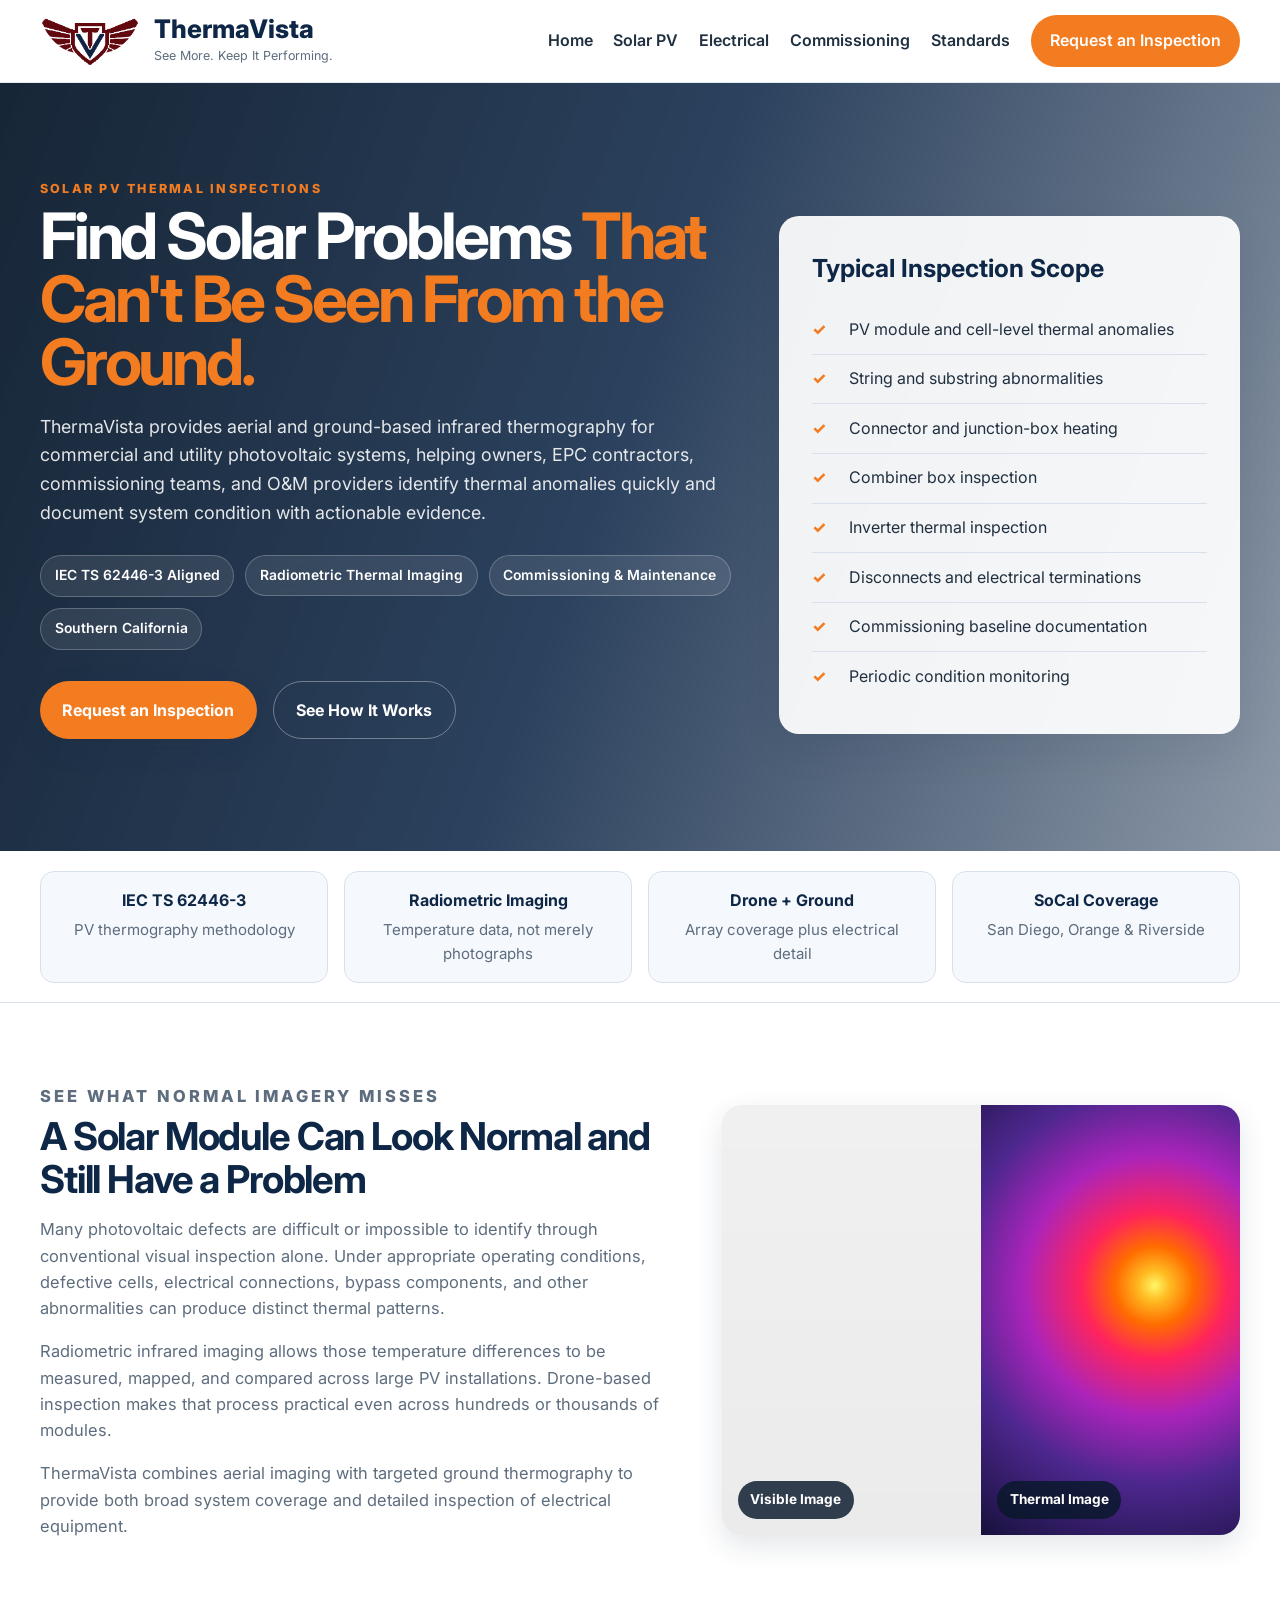
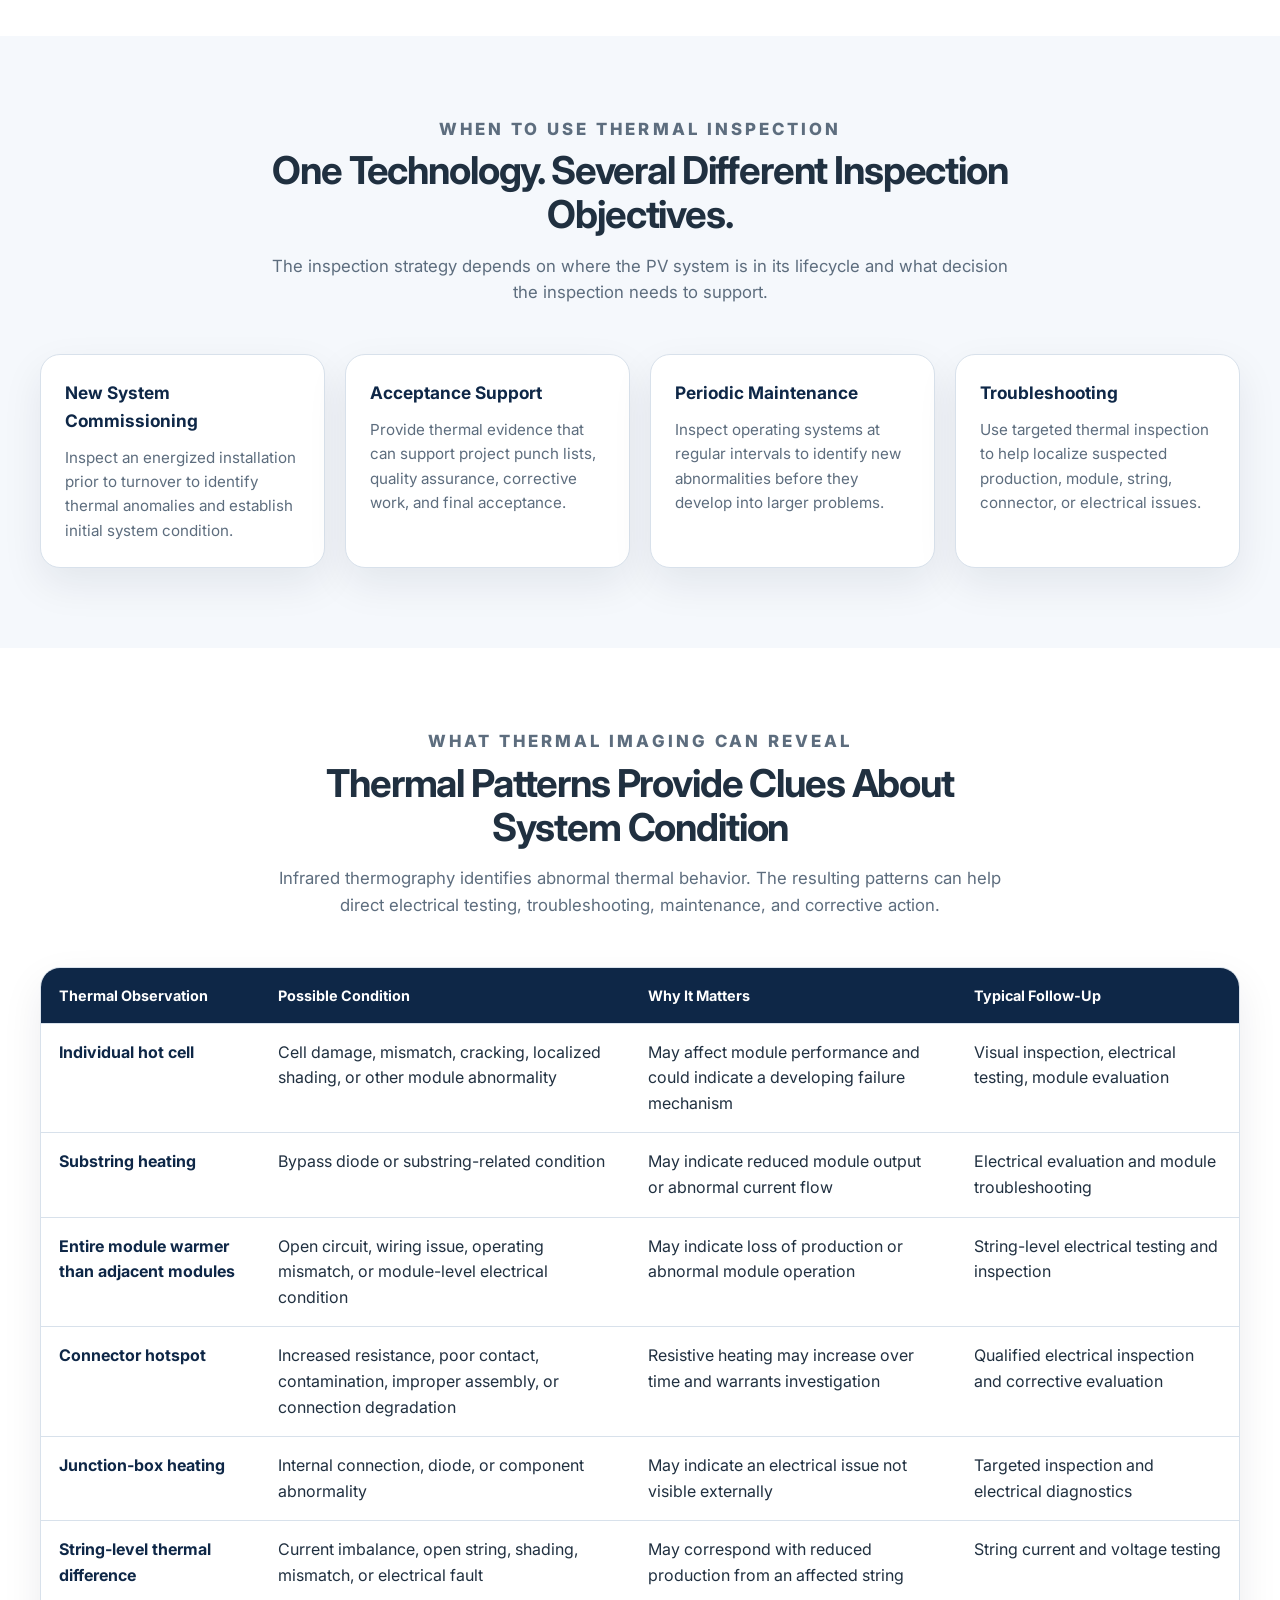
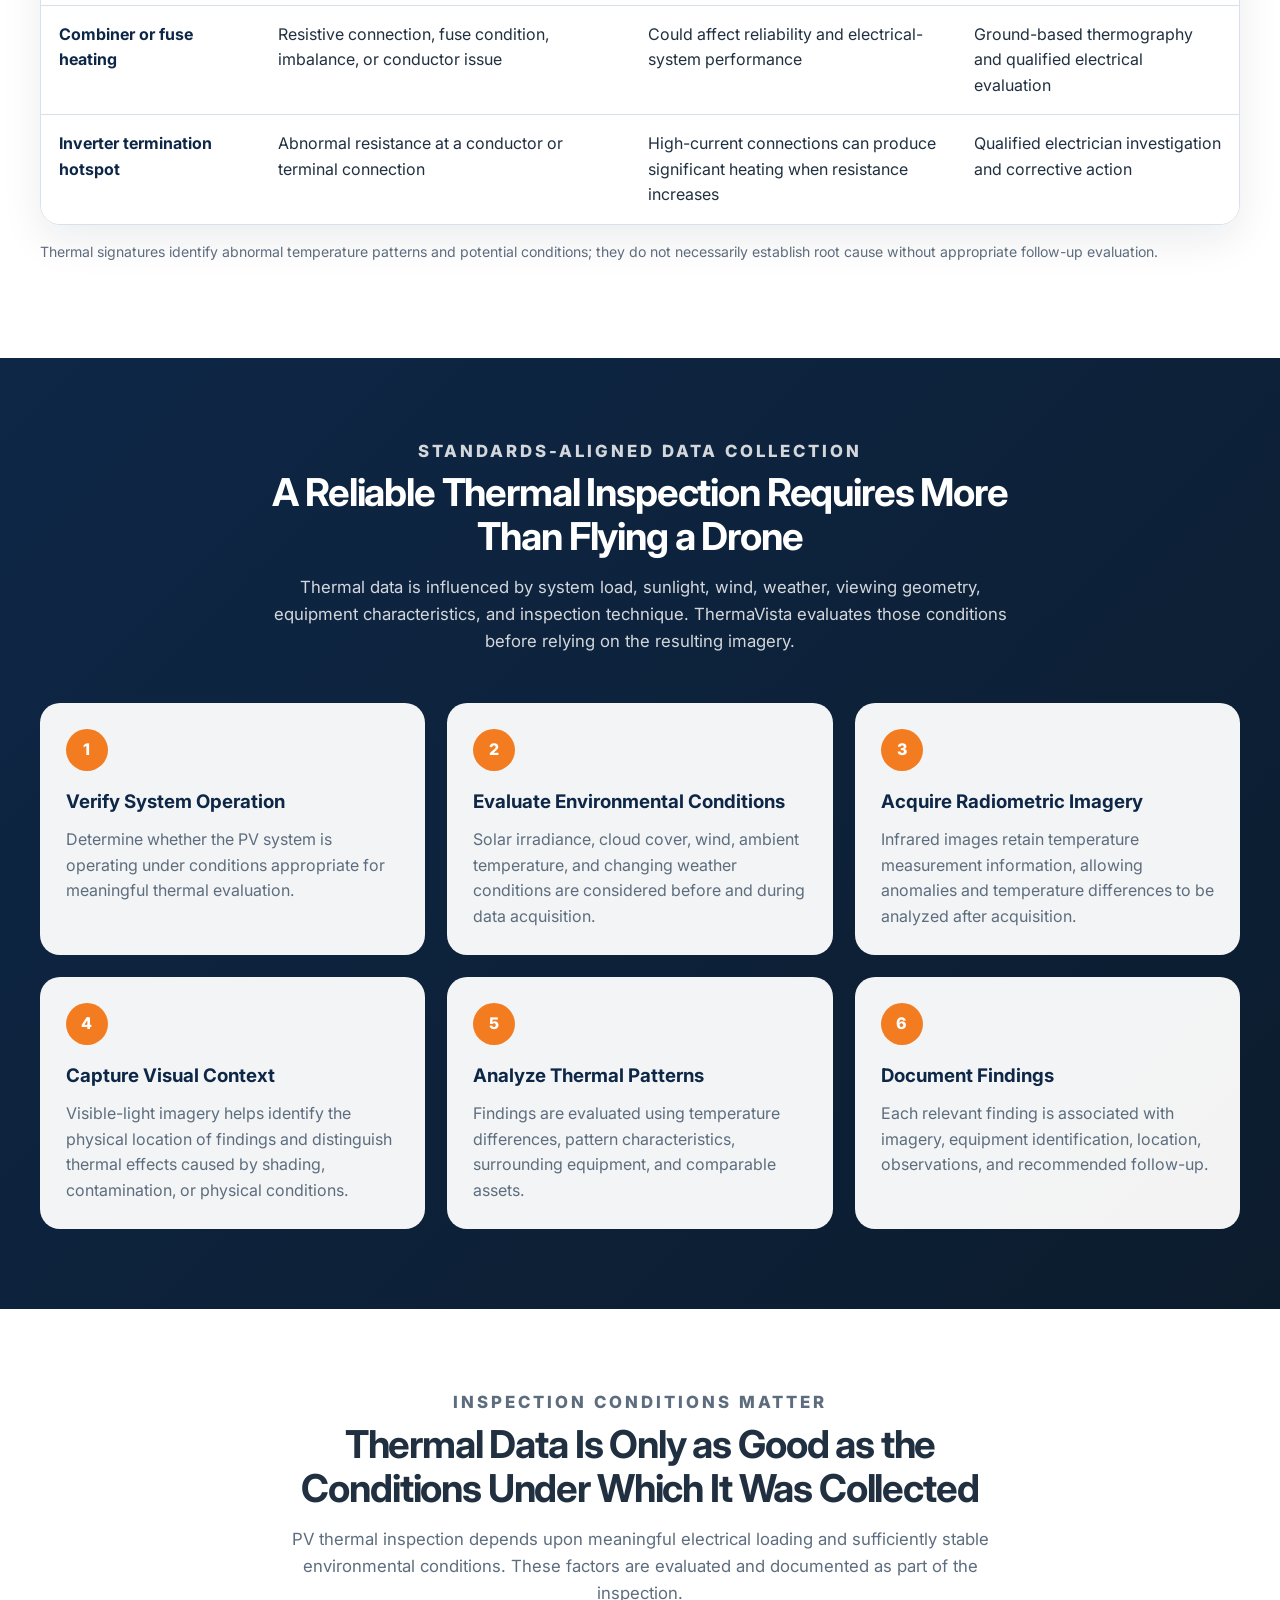
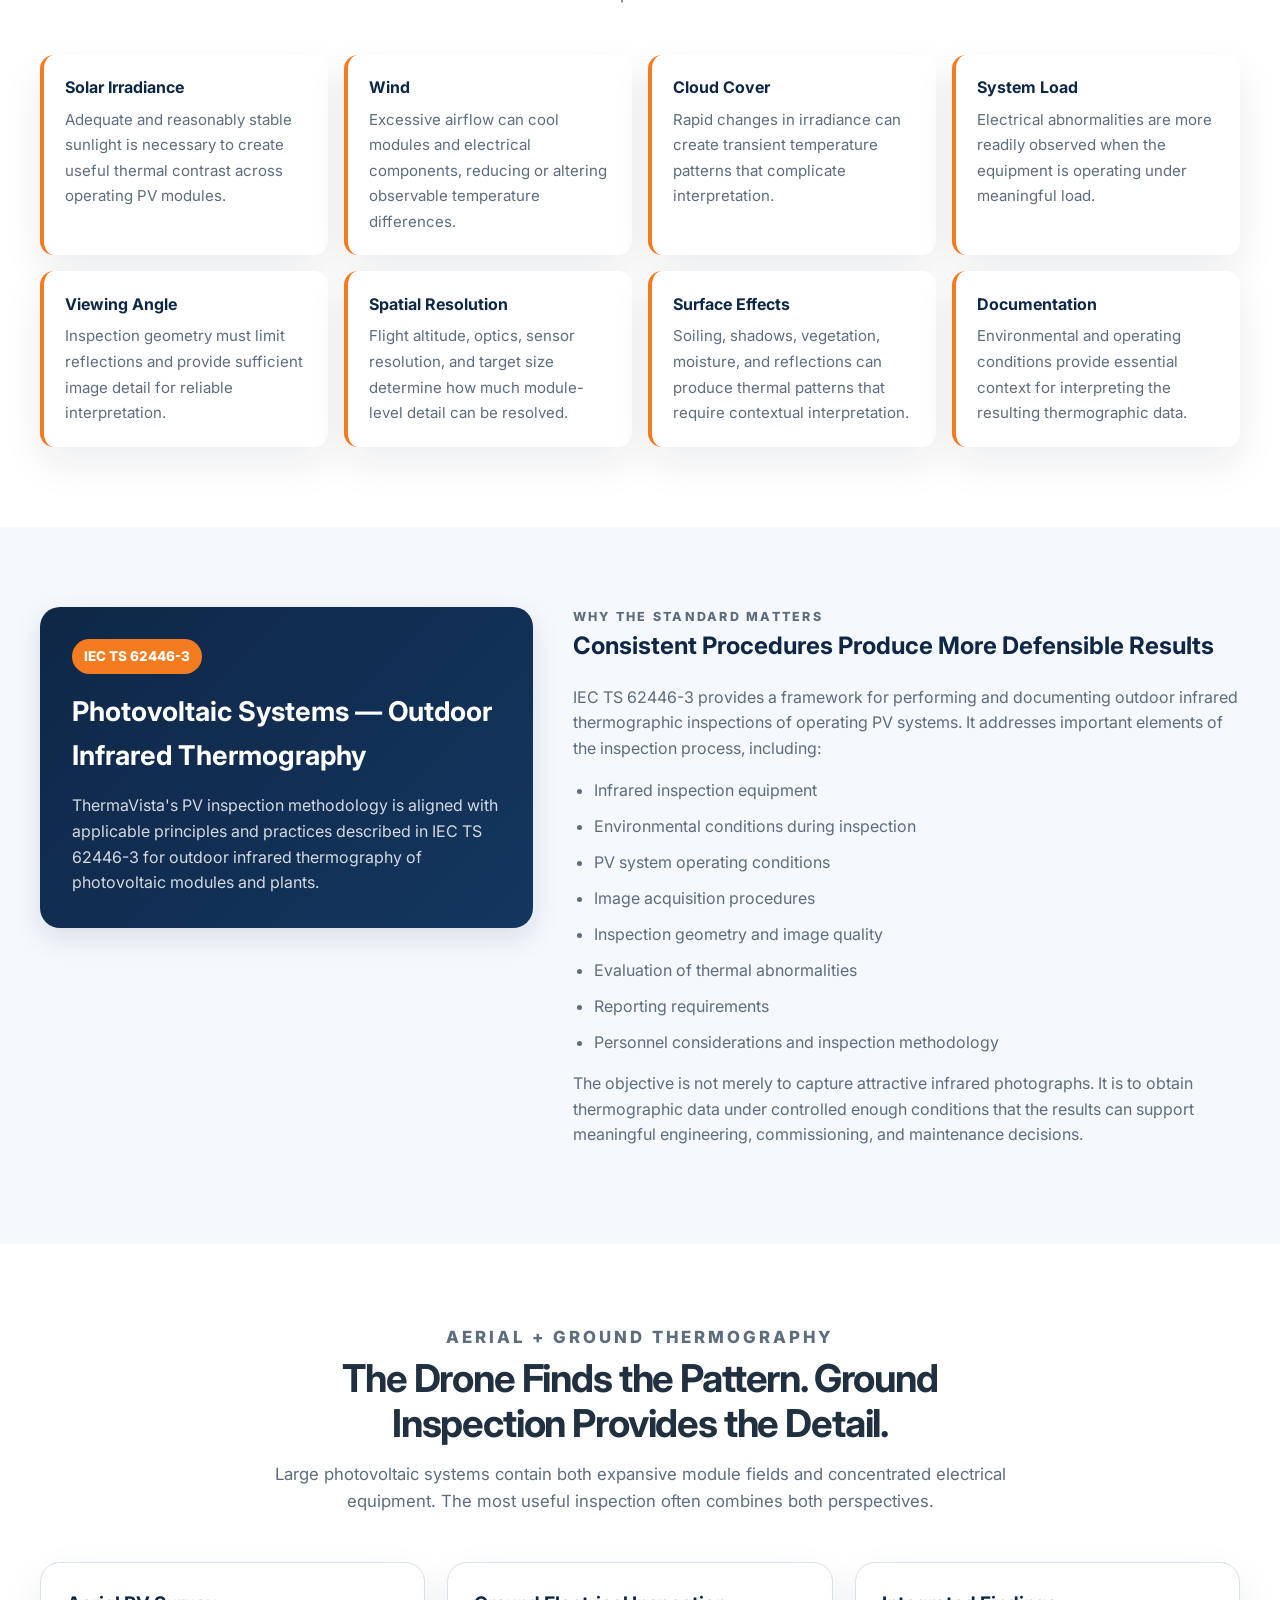
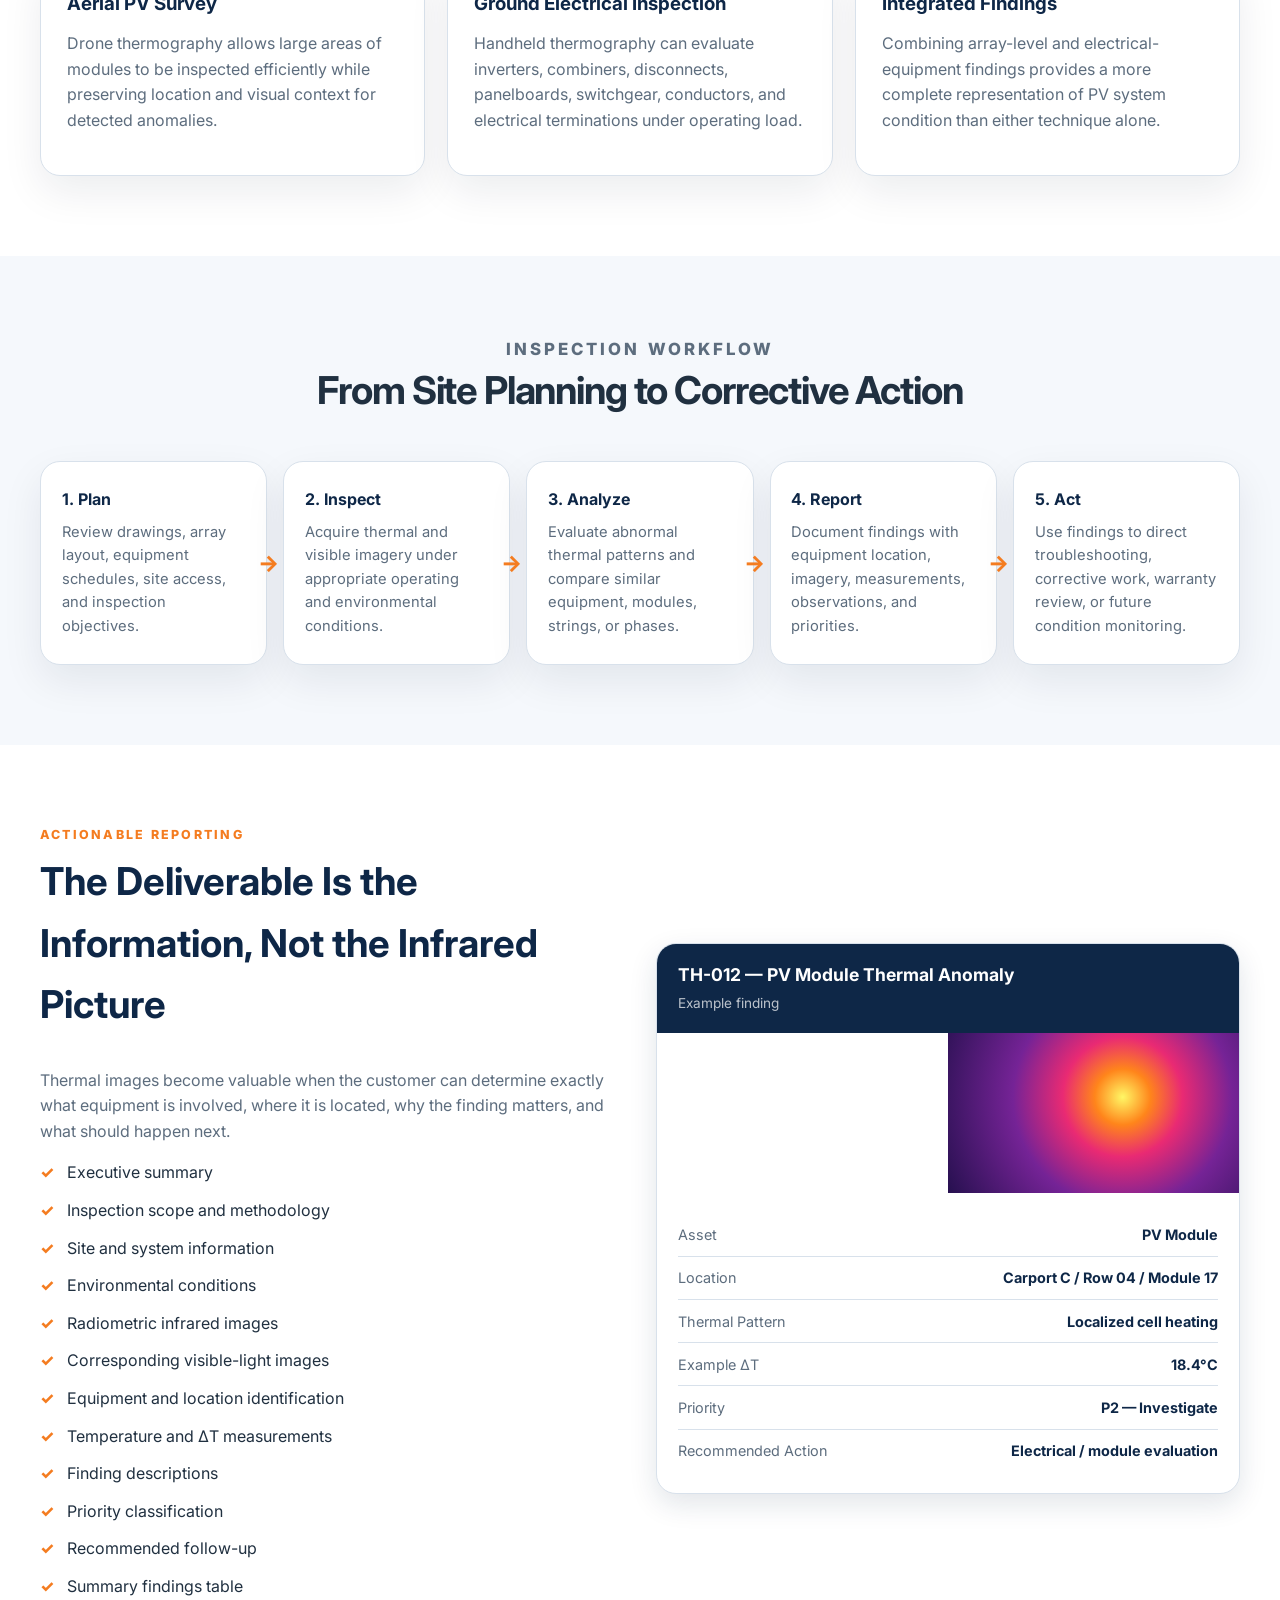
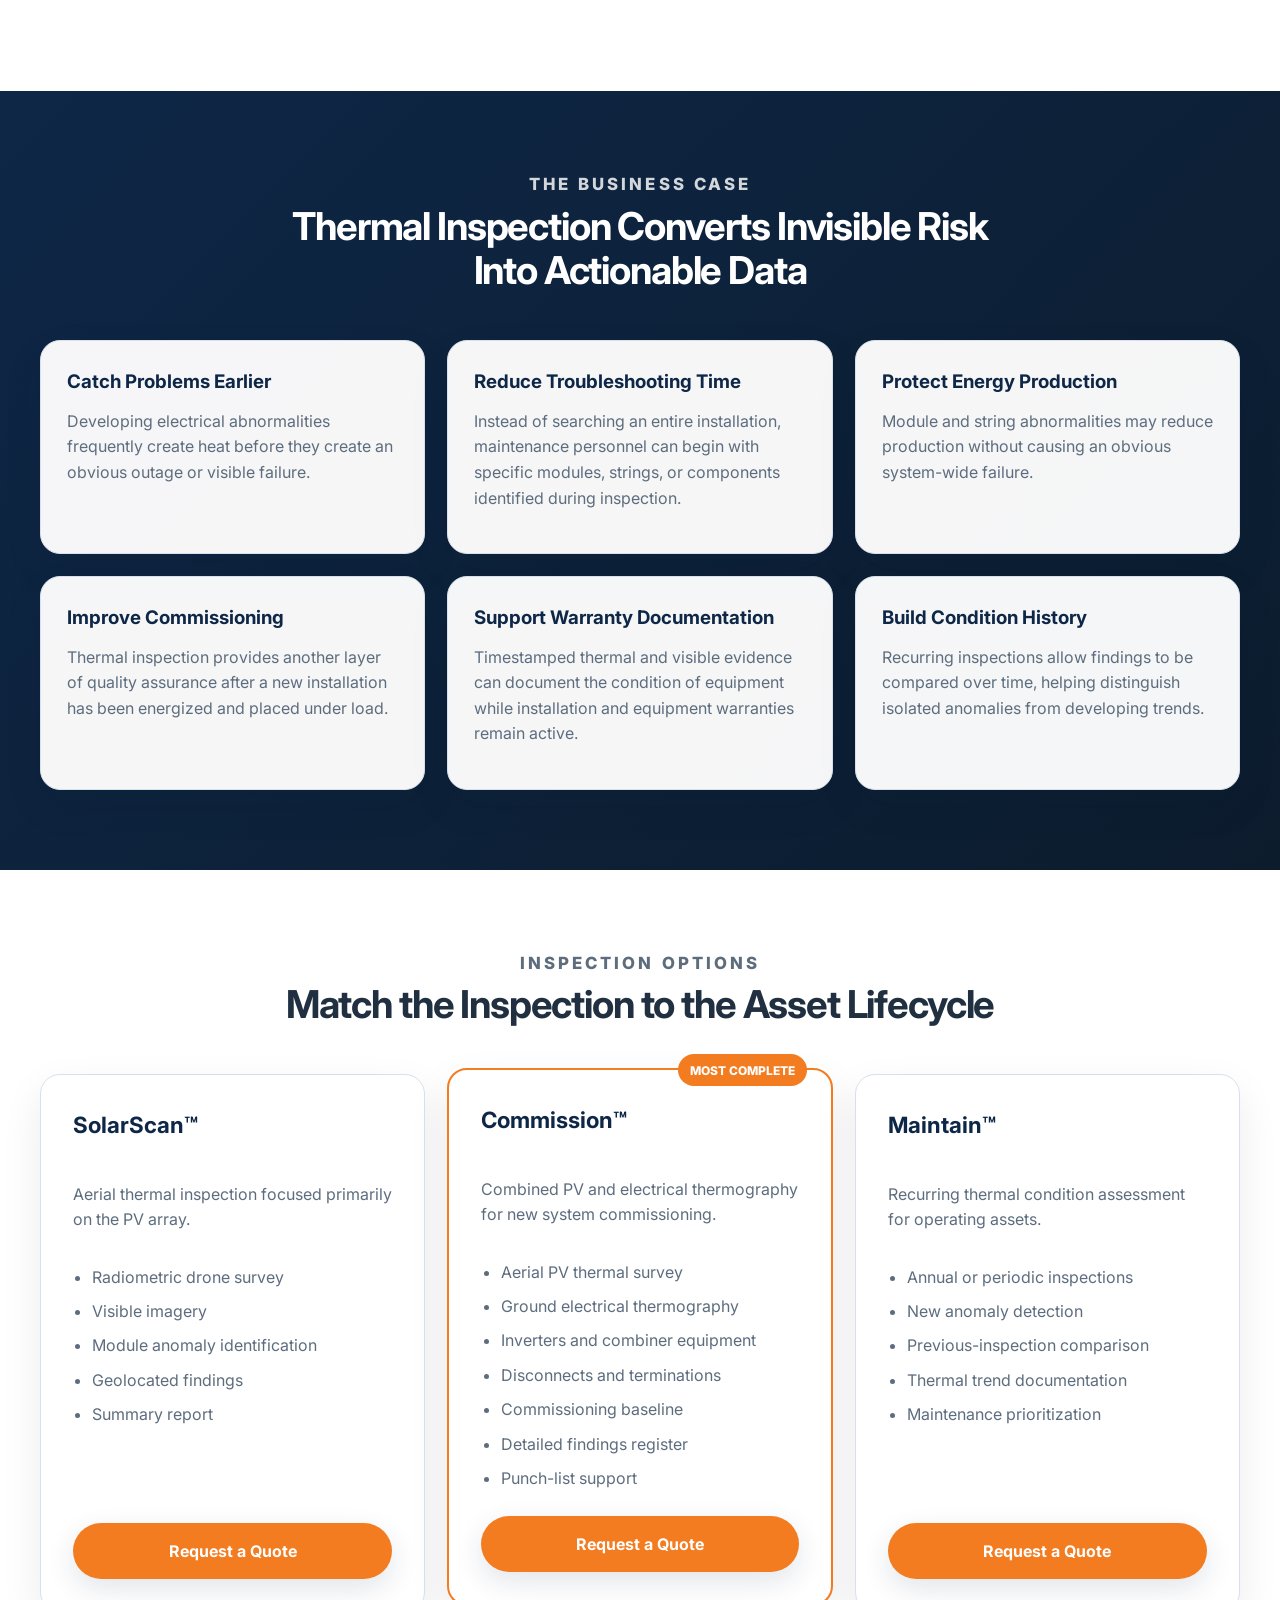
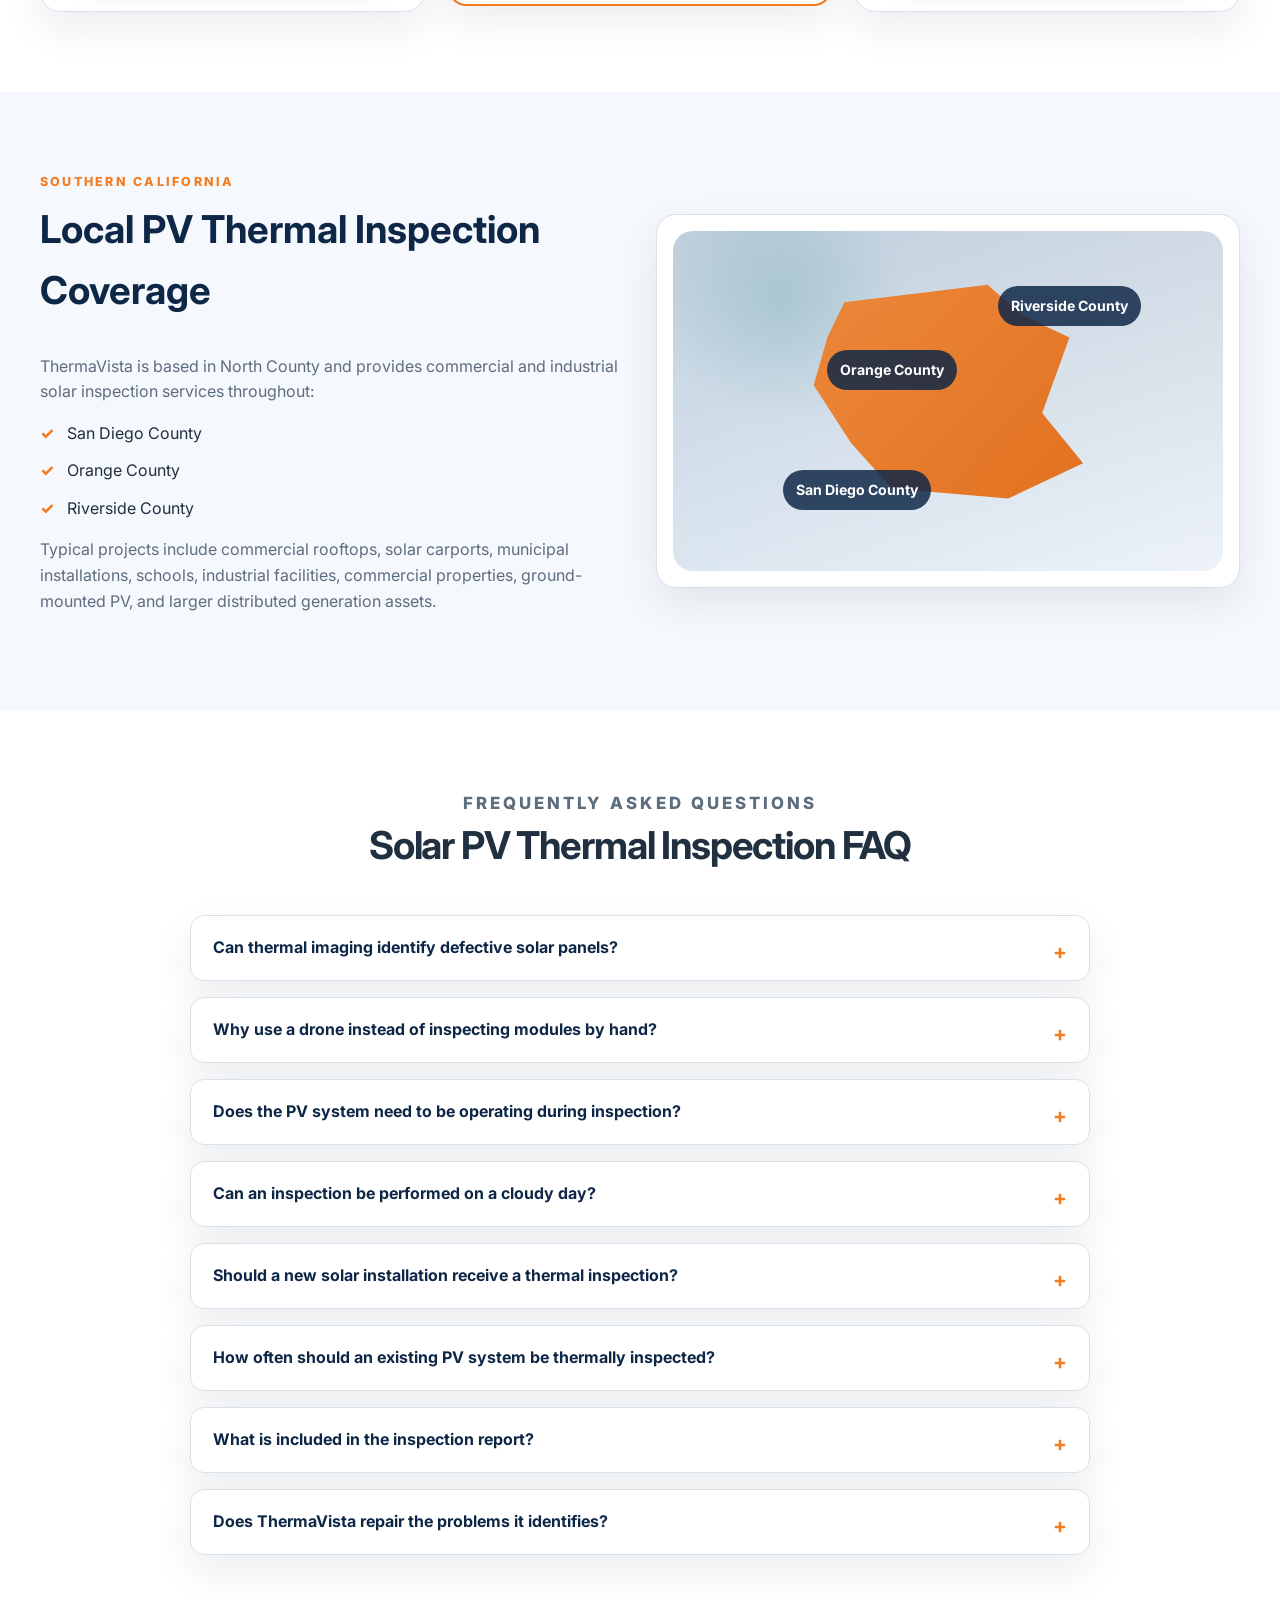
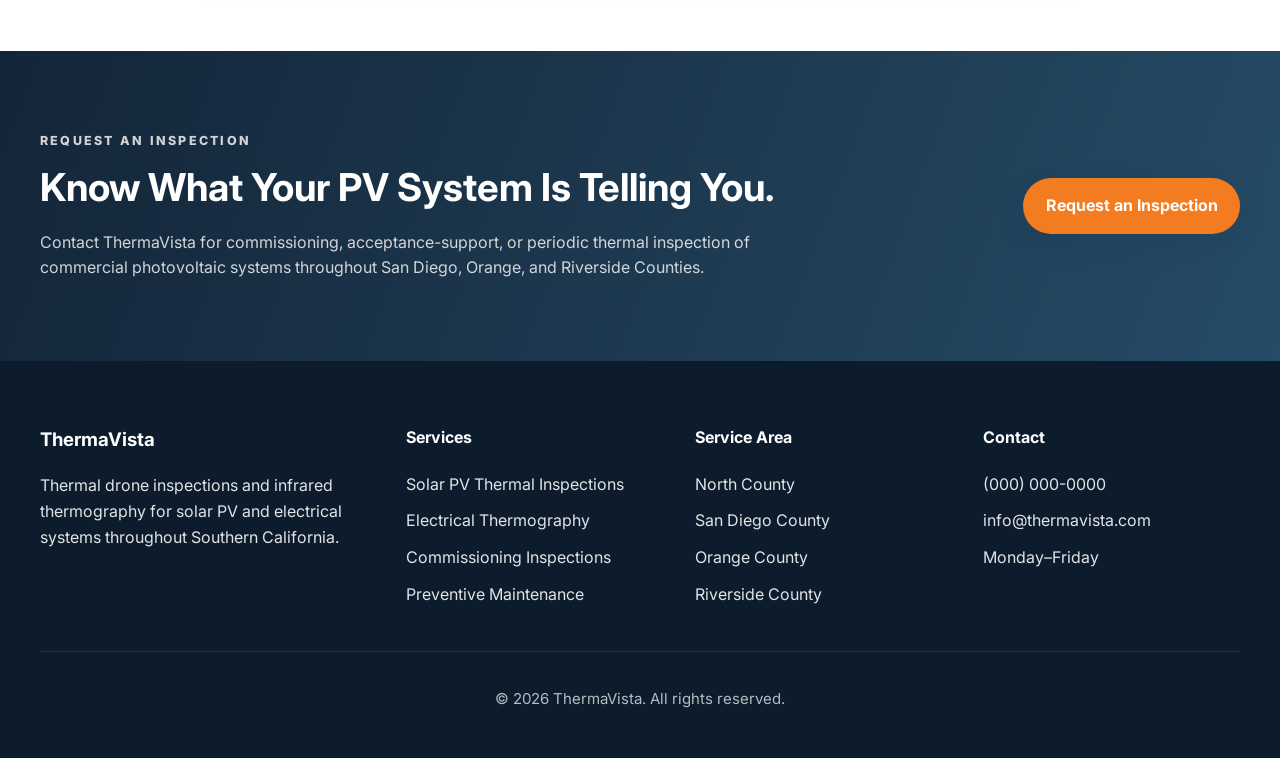
==== solar-pv-thermal-inspections.html @ bef200b5 "Added contact us form" ====
<!DOCTYPE html>
<html lang="en">
<head>
  <meta charset="UTF-8" />

  <meta
    name="viewport"
    content="width=device-width, initial-scale=1.0"
  />

  <meta
    name="description"
    content="ThermaVista provides aerial and ground-based thermal inspections for commercial and utility-scale solar PV systems throughout San Diego, Orange, and Riverside Counties. IEC TS 62446-3 aligned inspection methodology for commissioning and periodic maintenance."
  />

  <meta
    name="keywords"
    content="solar thermal inspection, PV thermal inspection, drone thermal inspection, solar drone inspection, infrared solar inspection, photovoltaic thermography, IEC TS 62446-3, solar commissioning inspection, solar maintenance inspection, San Diego solar inspection, Orange County solar inspection, Riverside solar inspection"
  />

  <meta name="author" content="ThermaVista" />

  <title>
    Solar PV Thermal Inspections | Drone Thermography | ThermaVista
  </title>

  <link rel="preconnect" href="https://fonts.googleapis.com" />
  <link rel="preconnect" href="https://fonts.gstatic.com" crossorigin />

  <link
    href="https://fonts.googleapis.com/css2?family=Inter:wght@400;500;600;700;800&display=swap"
    rel="stylesheet"
  />

  <link rel="stylesheet" href="./css/styles.css" />

  <link rel="icon" type="image/png" href="./img/favicon-96x96.png" sizes="96x96" />
  <link rel="icon" type="image/svg+xml" href="./img/favicon.svg" />
  <link rel="shortcut icon" href="./img/favicon.ico" />
  <link rel="apple-touch-icon" sizes="180x180" href="./img/apple-touch-icon.png" />
  <link rel="manifest" href="./site.webmanifest" />


  <style>
    /*
     * Page-specific styles.
     *
     * These can remain here during development or be moved into styles.css.
     */

    .service-hero {
      position: relative;
      overflow: hidden;
      color: #ffffff;
      padding: 6rem 0 5rem;
      background:
        linear-gradient(
          110deg,
          rgba(8, 24, 42, 0.94) 0%,
          rgba(14, 39, 71, 0.88) 48%,
          rgba(14, 39, 71, 0.48) 100%
        ),
        url("https://images.unsplash.com/photo-1509391366360-2e959784a276?auto=format&fit=crop&w=1800&q=85")
        center / cover no-repeat;
    }

    .service-hero-grid {
      display: grid;
      grid-template-columns: 1.2fr 0.8fr;
      gap: 3rem;
      align-items: center;
    }

    .service-hero-copy h1 {
      margin: 0.4rem 0 1.2rem;
      max-width: 850px;
      font-size: clamp(2.8rem, 5vw, 5rem);
      line-height: 0.98;
      letter-spacing: -0.05em;
    }

    .service-hero-copy h1 span {
      color: var(--color-orange);
    }

    .service-hero-copy > p:not(.eyebrow) {
      max-width: 760px;
      margin-bottom: 1.7rem;
      font-size: 1.12rem;
      color: rgba(255, 255, 255, 0.88);
    }

    .service-hero-badges {
      display: flex;
      flex-wrap: wrap;
      gap: 0.7rem;
      margin: 1.5rem 0 2rem;
    }

    .service-hero-badge {
      padding: 0.55rem 0.85rem;
      border: 1px solid rgba(255, 255, 255, 0.23);
      border-radius: 999px;
      background: rgba(255, 255, 255, 0.09);
      color: #ffffff;
      font-size: 0.87rem;
      font-weight: 600;
      backdrop-filter: blur(8px);
    }

    .hero-spec-card {
      padding: 2rem;
      border: 1px solid rgba(255, 255, 255, 0.16);
      border-radius: var(--radius-lg);
      background: rgba(255, 255, 255, 0.93);
      color: var(--color-text);
      box-shadow: var(--shadow-soft);
    }

    .hero-spec-card h2 {
      margin: 0 0 1rem;
      color: var(--color-navy);
      font-size: 1.55rem;
    }

    .hero-spec-list {
      margin: 0;
      padding: 0;
      list-style: none;
    }

    .hero-spec-list li {
      display: grid;
      grid-template-columns: 26px 1fr;
      gap: 0.7rem;
      padding: 0.72rem 0;
      border-bottom: 1px solid var(--color-border);
    }

    .hero-spec-list li:last-child {
      border-bottom: none;
    }

    .hero-spec-icon {
      color: var(--color-orange);
      font-weight: 800;
    }

    .intro-grid {
      display: grid;
      grid-template-columns: 1.1fr 0.9fr;
      gap: 3rem;
      align-items: center;
    }

    .intro-copy h2 {
      margin-top: 0.35rem;
      margin-bottom: 1rem;
      color: var(--color-navy);
      font-size: clamp(2rem, 3vw, 3rem);
      line-height: 1.1;
      letter-spacing: -0.03em;
    }

    .intro-copy p {
      color: var(--color-text-soft);
      font-size: 1.03rem;
    }

    .thermal-demo {
      min-height: 430px;
      overflow: hidden;
      border-radius: var(--radius-lg);
      box-shadow: var(--shadow-card);
      display: grid;
      grid-template-columns: 1fr 1fr;
    }

    .thermal-demo-panel {
      position: relative;
      min-height: 430px;
    }

    .thermal-demo-visible {
      background:
        linear-gradient(rgba(0, 0, 0, 0.06), rgba(0, 0, 0, 0.08)),
        url("https://images.unsplash.com/photo-1509391366360-2e959784a276?auto=format&fit=crop&w=1000&q=85")
        center / cover no-repeat;
    }

    .thermal-demo-ir {
      background:
        radial-gradient(
          circle at 67% 42%,
          #fff668 0%,
          #ffbb22 5%,
          #ff6b00 13%,
          #ff245c 24%,
          #aa24ba 43%,
          #4d278e 65%,
          #17113c 100%
        );
    }

    .thermal-demo-label {
      position: absolute;
      left: 1rem;
      bottom: 1rem;
      padding: 0.5rem 0.8rem;
      border-radius: 999px;
      background: rgba(8, 24, 42, 0.82);
      color: #ffffff;
      font-size: 0.85rem;
      font-weight: 700;
    }

    .use-case-grid {
      display: grid;
      grid-template-columns: repeat(4, 1fr);
      gap: 1.25rem;
    }

    .use-case-card {
      padding: 1.5rem;
      border: 1px solid var(--color-border);
      border-radius: var(--radius-lg);
      background: #ffffff;
      box-shadow: var(--shadow-soft);
    }

    .use-case-card h3 {
      margin: 0 0 0.7rem;
      color: var(--color-navy);
      font-size: 1.08rem;
    }

    .use-case-card p {
      margin: 0;
      color: var(--color-text-soft);
      font-size: 0.95rem;
    }

    .defect-table-wrapper {
      overflow-x: auto;
      border: 1px solid var(--color-border);
      border-radius: var(--radius-lg);
      box-shadow: var(--shadow-soft);
    }

    .defect-table {
      width: 100%;
      border-collapse: collapse;
      min-width: 800px;
      background: #ffffff;
    }

    .defect-table th,
    .defect-table td {
      padding: 1rem 1.1rem;
      text-align: left;
      vertical-align: top;
      border-bottom: 1px solid var(--color-border);
    }

    .defect-table th {
      background: var(--color-navy);
      color: #ffffff;
      font-size: 0.9rem;
    }

    .defect-table tr:last-child td {
      border-bottom: none;
    }

    .defect-table td:first-child {
      color: var(--color-navy);
      font-weight: 700;
    }

    .methodology-grid {
      display: grid;
      grid-template-columns: repeat(3, 1fr);
      gap: 1.4rem;
    }

    .methodology-card {
      padding: 1.6rem;
      border-radius: var(--radius-lg);
      background: rgba(255, 255, 255, 0.95);
      color: var(--color-text);
    }

    .methodology-number {
      display: grid;
      place-items: center;
      width: 42px;
      height: 42px;
      margin-bottom: 1rem;
      border-radius: 50%;
      background: var(--color-orange);
      color: #ffffff;
      font-weight: 800;
    }

    .methodology-card h3 {
      margin: 0 0 0.65rem;
      color: var(--color-navy);
    }

    .methodology-card p {
      margin: 0;
      color: var(--color-text-soft);
    }

    .condition-grid {
      display: grid;
      grid-template-columns: repeat(4, 1fr);
      gap: 1rem;
      margin-top: 2rem;
    }

    .condition-card {
      padding: 1.3rem;
      border-left: 4px solid var(--color-orange);
      border-radius: var(--radius-md);
      background: #ffffff;
      box-shadow: var(--shadow-soft);
    }

    .condition-card strong {
      display: block;
      margin-bottom: 0.35rem;
      color: var(--color-navy);
    }

    .condition-card span {
      color: var(--color-text-soft);
      font-size: 0.94rem;
    }

    .standards-feature {
      display: grid;
      grid-template-columns: 0.85fr 1.15fr;
      gap: 2.5rem;
      align-items: start;
    }

    .standard-callout {
      padding: 2rem;
      border-radius: var(--radius-lg);
      background:
        linear-gradient(
          135deg,
          var(--color-navy),
          var(--color-navy-2)
        );
      color: #ffffff;
      box-shadow: var(--shadow-card);
    }

    .standard-callout .standard-code {
      display: inline-block;
      margin-bottom: 1rem;
      padding: 0.45rem 0.75rem;
      border-radius: 999px;
      background: var(--color-orange);
      font-size: 0.84rem;
      font-weight: 800;
    }

    .standard-callout h3 {
      margin: 0 0 1rem;
      font-size: 1.7rem;
    }

    .standard-callout p {
      margin-bottom: 0;
      color: rgba(255, 255, 255, 0.82);
    }

    .standards-detail h2 {
      margin-top: 0;
      color: var(--color-navy);
    }

    .standards-detail p {
      color: var(--color-text-soft);
    }

    .standards-detail ul {
      padding-left: 1.3rem;
      color: var(--color-text-soft);
    }

    .standards-detail li {
      margin-bottom: 0.65rem;
    }

    .timeline {
      display: grid;
      grid-template-columns: repeat(5, 1fr);
      gap: 1rem;
      margin-top: 2rem;
    }

    .timeline-step {
      position: relative;
      padding: 1.6rem 1.3rem;
      border: 1px solid var(--color-border);
      border-radius: var(--radius-lg);
      background: #ffffff;
      box-shadow: var(--shadow-soft);
    }

    .timeline-step::after {
      content: "→";
      position: absolute;
      top: 50%;
      right: -0.8rem;
      transform: translateY(-50%);
      z-index: 2;
      color: var(--color-orange);
      font-size: 1.4rem;
      font-weight: 800;
    }

    .timeline-step:last-child::after {
      display: none;
    }

    .timeline-step strong {
      display: block;
      margin-bottom: 0.5rem;
      color: var(--color-navy);
    }

    .timeline-step p {
      margin: 0;
      color: var(--color-text-soft);
      font-size: 0.92rem;
    }

    .report-grid {
      display: grid;
      grid-template-columns: 1fr 1fr;
      gap: 2rem;
      align-items: center;
    }

    .report-example {
      overflow: hidden;
      border: 1px solid var(--color-border);
      border-radius: var(--radius-lg);
      background: #ffffff;
      box-shadow: var(--shadow-card);
    }

    .report-header {
      padding: 1.1rem 1.3rem;
      background: var(--color-navy);
      color: #ffffff;
    }

    .report-header strong {
      display: block;
      font-size: 1.1rem;
    }

    .report-header span {
      font-size: 0.85rem;
      color: rgba(255, 255, 255, 0.72);
    }

    .report-images {
      display: grid;
      grid-template-columns: 1fr 1fr;
    }

    .report-image {
      min-height: 160px;
      position: relative;
    }

    .report-visible {
      background:
        url("https://images.unsplash.com/photo-1509391366360-2e959784a276?auto=format&fit=crop&w=700&q=80")
        center / cover no-repeat;
    }

    .report-thermal {
      background:
        radial-gradient(
          circle at 60% 40%,
          #fff765,
          #ff851b 14%,
          #e92a73 30%,
          #752396 55%,
          #26104f 100%
        );
    }

    .report-body {
      padding: 1.3rem;
    }

    .report-row {
      display: flex;
      justify-content: space-between;
      gap: 1rem;
      padding: 0.6rem 0;
      border-bottom: 1px solid var(--color-border);
      font-size: 0.9rem;
    }

    .report-row:last-child {
      border-bottom: none;
    }

    .report-row span {
      color: var(--color-text-soft);
    }

    .report-row strong {
      color: var(--color-navy);
      text-align: right;
    }

    .inspection-packages {
      display: grid;
      grid-template-columns: repeat(3, 1fr);
      gap: 1.4rem;
    }

    .package-card {
      position: relative;
      display: flex;
      flex-direction: column;
      padding: 2rem;
      border: 1px solid var(--color-border);
      border-radius: var(--radius-lg);
      background: #ffffff;
      box-shadow: var(--shadow-soft);
    }

    .package-card.featured {
      border: 2px solid var(--color-orange);
      transform: translateY(-6px);
    }

    .package-label {
      position: absolute;
      top: 0;
      right: 1.5rem;
      transform: translateY(-50%);
      padding: 0.4rem 0.75rem;
      border-radius: 999px;
      background: var(--color-orange);
      color: #ffffff;
      font-size: 0.75rem;
      font-weight: 800;
    }

    .package-card h3 {
      margin-top: 0;
      color: var(--color-navy);
      font-size: 1.4rem;
    }

    .package-card > p {
      color: var(--color-text-soft);
    }

    .package-card ul {
      flex-grow: 1;
      padding-left: 1.2rem;
      color: var(--color-text-soft);
    }

    .package-card li {
      margin-bottom: 0.55rem;
    }

    .faq-list {
      max-width: 900px;
      margin: 0 auto;
    }

    .faq-item {
      margin-bottom: 1rem;
      border: 1px solid var(--color-border);
      border-radius: var(--radius-md);
      background: #ffffff;
      box-shadow: var(--shadow-soft);
    }

    .faq-item summary {
      cursor: pointer;
      list-style: none;
      padding: 1.2rem 1.4rem;
      color: var(--color-navy);
      font-weight: 700;
    }

    .faq-item summary::-webkit-details-marker {
      display: none;
    }

    .faq-item summary::after {
      content: "+";
      float: right;
      color: var(--color-orange);
      font-size: 1.3rem;
    }

    .faq-item[open] summary::after {
      content: "−";
    }

    .faq-answer {
      padding: 0 1.4rem 1.25rem;
      color: var(--color-text-soft);
    }

    .faq-answer p {
      margin-top: 0;
    }

    .bottom-cta {
      background:
        linear-gradient(
          110deg,
          rgba(10, 28, 48, 0.96),
          rgba(19, 60, 89, 0.92)
        );
      color: #ffffff;
    }

    .bottom-cta-grid {
      display: grid;
      grid-template-columns: 1fr auto;
      gap: 2rem;
      align-items: center;
    }

    .bottom-cta h2 {
      margin: 0.4rem 0 0.7rem;
      font-size: clamp(2rem, 3vw, 3rem);
    }

    .bottom-cta p {
      max-width: 720px;
      margin: 0;
      color: rgba(255, 255, 255, 0.8);
    }

    @media (max-width: 1050px) {
      .service-hero-grid,
      .intro-grid,
      .standards-feature,
      .report-grid {
        grid-template-columns: 1fr;
      }

      .use-case-grid,
      .condition-grid {
        grid-template-columns: repeat(2, 1fr);
      }

      .methodology-grid {
        grid-template-columns: repeat(2, 1fr);
      }

      .timeline {
        grid-template-columns: 1fr;
      }

      .timeline-step::after {
        content: "↓";
        top: auto;
        bottom: -1.15rem;
        right: 50%;
        transform: translateX(50%);
      }

      .inspection-packages {
        grid-template-columns: 1fr;
      }

      .package-card.featured {
        transform: none;
      }
    }

    @media (max-width: 760px) {
      .service-hero {
        padding: 4.5rem 0 3.5rem;
      }

      .use-case-grid,
      .condition-grid,
      .methodology-grid {
        grid-template-columns: 1fr;
      }

      .thermal-demo {
        grid-template-columns: 1fr;
      }

      .thermal-demo-panel {
        min-height: 280px;
      }

      .bottom-cta-grid {
        grid-template-columns: 1fr;
      }
    }
  </style>
</head>


<body>

<!-- =========================================================
     HEADER
     ========================================================= -->

<header class="site-header">
  <div class="container header-inner">

    <a href="index.html" class="brand" aria-label="ThermaVista home">

      <div class="brand-mark"></div>

      <div class="brand-text">
        <span class="brand-name">ThermaVista</span>
        <span class="brand-tagline">
            See More. Keep It Performing.
          </span>
      </div>

    </a>


    <input
      type="checkbox"
      id="nav-toggle"
      class="nav-toggle"
    />

    <label
      for="nav-toggle"
      class="nav-toggle-label"
      aria-label="Toggle navigation"
    >
      <span></span>
      <span></span>
      <span></span>
    </label>


    <nav class="site-nav" aria-label="Primary navigation">

      <ul>

        <li>
          <a href="index.html">
            Home
          </a>
        </li>

        <li>
          <a href="solar-pv-thermal-inspections.html">
            Solar PV
          </a>
        </li>

        <li>
          <a href="electrical-thermography.html">
            Electrical
          </a>
        </li>

        <li>
          <a href="commissioning-inspections.html">
            Commissioning
          </a>
        </li>

        <li>
          <a href="standards.html">
            Standards
          </a>
        </li>

        <li>
          <a href="#contact" class="btn btn-nav">
            Request an Inspection
          </a>
        </li>

      </ul>

    </nav>

  </div>
</header>



<main>

  <!-- =========================================================
       HERO
       ========================================================= -->

  <section class="service-hero">

    <div class="container service-hero-grid">

      <div class="service-hero-copy">

        <p class="eyebrow">
          SOLAR PV THERMAL INSPECTIONS
        </p>

        <h1>
          Find Solar Problems
          <span>That Can't Be Seen From the Ground.</span>
        </h1>

        <p>
          ThermaVista provides aerial and ground-based infrared
          thermography for commercial and utility photovoltaic systems,
          helping owners, EPC contractors, commissioning teams, and O&amp;M
          providers identify thermal anomalies quickly and document
          system condition with actionable evidence.
        </p>


        <div class="service-hero-badges">

            <span class="service-hero-badge">
              IEC TS 62446-3 Aligned
            </span>

          <span class="service-hero-badge">
              Radiometric Thermal Imaging
            </span>

          <span class="service-hero-badge">
              Commissioning &amp; Maintenance
            </span>

          <span class="service-hero-badge">
              Southern California
            </span>

        </div>


        <div class="hero-actions">

          <a href="#contact" class="btn btn-primary">
            Request an Inspection
          </a>

          <a href="#inspection-process" class="btn btn-secondary">
            See How It Works
          </a>

        </div>

      </div>


      <aside class="hero-spec-card">

        <h2>
          Typical Inspection Scope
        </h2>

        <ul class="hero-spec-list">

          <li>
            <span class="hero-spec-icon">✓</span>
            <span>
                PV module and cell-level thermal anomalies
              </span>
          </li>

          <li>
            <span class="hero-spec-icon">✓</span>
            <span>
                String and substring abnormalities
              </span>
          </li>

          <li>
            <span class="hero-spec-icon">✓</span>
            <span>
                Connector and junction-box heating
              </span>
          </li>

          <li>
            <span class="hero-spec-icon">✓</span>
            <span>
                Combiner box inspection
              </span>
          </li>

          <li>
            <span class="hero-spec-icon">✓</span>
            <span>
                Inverter thermal inspection
              </span>
          </li>

          <li>
            <span class="hero-spec-icon">✓</span>
            <span>
                Disconnects and electrical terminations
              </span>
          </li>

          <li>
            <span class="hero-spec-icon">✓</span>
            <span>
                Commissioning baseline documentation
              </span>
          </li>

          <li>
            <span class="hero-spec-icon">✓</span>
            <span>
                Periodic condition monitoring
              </span>
          </li>

        </ul>

      </aside>

    </div>

  </section>



  <!-- =========================================================
       TRUST BAR
       ========================================================= -->

  <section class="trust-bar">

    <div class="container trust-grid">

      <div class="trust-item">
        <strong>IEC TS 62446-3</strong>
        <span>
            PV thermography methodology
          </span>
      </div>

      <div class="trust-item">
        <strong>Radiometric Imaging</strong>
        <span>
            Temperature data, not merely photographs
          </span>
      </div>

      <div class="trust-item">
        <strong>Drone + Ground</strong>
        <span>
            Array coverage plus electrical detail
          </span>
      </div>

      <div class="trust-item">
        <strong>SoCal Coverage</strong>
        <span>
            San Diego, Orange &amp; Riverside
          </span>
      </div>

    </div>

  </section>



  <!-- =========================================================
       INTRODUCTION
       ========================================================= -->

  <section class="section">

    <div class="container intro-grid">

      <div class="intro-copy">

        <p class="eyebrow">
          SEE WHAT NORMAL IMAGERY MISSES
        </p>

        <h2>
          A Solar Module Can Look Normal and Still Have a Problem
        </h2>

        <p>
          Many photovoltaic defects are difficult or impossible to identify
          through conventional visual inspection alone. Under appropriate
          operating conditions, defective cells, electrical connections,
          bypass components, and other abnormalities can produce distinct
          thermal patterns.
        </p>

        <p>
          Radiometric infrared imaging allows those temperature differences
          to be measured, mapped, and compared across large PV installations.
          Drone-based inspection makes that process practical even across
          hundreds or thousands of modules.
        </p>

        <p>
          ThermaVista combines aerial imaging with targeted ground
          thermography to provide both broad system coverage and detailed
          inspection of electrical equipment.
        </p>

      </div>


      <div
        class="thermal-demo"
        aria-label="Example visible and thermal comparison"
      >

        <div class="thermal-demo-panel thermal-demo-visible">
            <span class="thermal-demo-label">
              Visible Image
            </span>
        </div>

        <div class="thermal-demo-panel thermal-demo-ir">
            <span class="thermal-demo-label">
              Thermal Image
            </span>
        </div>

      </div>

    </div>

  </section>



  <!-- =========================================================
       USE CASES
       ========================================================= -->

  <section class="section section-alt">

    <div class="container">

      <div class="section-heading">

        <p class="eyebrow">
          WHEN TO USE THERMAL INSPECTION
        </p>

        <h2>
          One Technology. Several Different Inspection Objectives.
        </h2>

        <p>
          The inspection strategy depends on where the PV system is in its
          lifecycle and what decision the inspection needs to support.
        </p>

      </div>


      <div class="use-case-grid">

        <article class="use-case-card">

          <h3>
            New System Commissioning
          </h3>

          <p>
            Inspect an energized installation prior to turnover to identify
            thermal anomalies and establish initial system condition.
          </p>

        </article>


        <article class="use-case-card">

          <h3>
            Acceptance Support
          </h3>

          <p>
            Provide thermal evidence that can support project punch lists,
            quality assurance, corrective work, and final acceptance.
          </p>

        </article>


        <article class="use-case-card">

          <h3>
            Periodic Maintenance
          </h3>

          <p>
            Inspect operating systems at regular intervals to identify new
            abnormalities before they develop into larger problems.
          </p>

        </article>


        <article class="use-case-card">

          <h3>
            Troubleshooting
          </h3>

          <p>
            Use targeted thermal inspection to help localize suspected
            production, module, string, connector, or electrical issues.
          </p>

        </article>

      </div>

    </div>

  </section>



  <!-- =========================================================
       WHAT WE DETECT
       ========================================================= -->

  <section class="section">

    <div class="container">

      <div class="section-heading">

        <p class="eyebrow">
          WHAT THERMAL IMAGING CAN REVEAL
        </p>

        <h2>
          Thermal Patterns Provide Clues About System Condition
        </h2>

        <p>
          Infrared thermography identifies abnormal thermal behavior.
          The resulting patterns can help direct electrical testing,
          troubleshooting, maintenance, and corrective action.
        </p>

      </div>


      <div class="defect-table-wrapper">

        <table class="defect-table">

          <thead>

          <tr>

            <th>
              Thermal Observation
            </th>

            <th>
              Possible Condition
            </th>

            <th>
              Why It Matters
            </th>

            <th>
              Typical Follow-Up
            </th>

          </tr>

          </thead>


          <tbody>

          <tr>

            <td>
              Individual hot cell
            </td>

            <td>
              Cell damage, mismatch, cracking, localized shading,
              or other module abnormality
            </td>

            <td>
              May affect module performance and could indicate a
              developing failure mechanism
            </td>

            <td>
              Visual inspection, electrical testing, module evaluation
            </td>

          </tr>


          <tr>

            <td>
              Substring heating
            </td>

            <td>
              Bypass diode or substring-related condition
            </td>

            <td>
              May indicate reduced module output or abnormal current flow
            </td>

            <td>
              Electrical evaluation and module troubleshooting
            </td>

          </tr>


          <tr>

            <td>
              Entire module warmer than adjacent modules
            </td>

            <td>
              Open circuit, wiring issue, operating mismatch,
              or module-level electrical condition
            </td>

            <td>
              May indicate loss of production or abnormal module operation
            </td>

            <td>
              String-level electrical testing and inspection
            </td>

          </tr>


          <tr>

            <td>
              Connector hotspot
            </td>

            <td>
              Increased resistance, poor contact, contamination,
              improper assembly, or connection degradation
            </td>

            <td>
              Resistive heating may increase over time and warrants
              investigation
            </td>

            <td>
              Qualified electrical inspection and corrective evaluation
            </td>

          </tr>


          <tr>

            <td>
              Junction-box heating
            </td>

            <td>
              Internal connection, diode, or component abnormality
            </td>

            <td>
              May indicate an electrical issue not visible externally
            </td>

            <td>
              Targeted inspection and electrical diagnostics
            </td>

          </tr>


          <tr>

            <td>
              String-level thermal difference
            </td>

            <td>
              Current imbalance, open string, shading, mismatch,
              or electrical fault
            </td>

            <td>
              May correspond with reduced production from an affected string
            </td>

            <td>
              String current and voltage testing
            </td>

          </tr>


          <tr>

            <td>
              Combiner or fuse heating
            </td>

            <td>
              Resistive connection, fuse condition, imbalance,
              or conductor issue
            </td>

            <td>
              Could affect reliability and electrical-system performance
            </td>

            <td>
              Ground-based thermography and qualified electrical evaluation
            </td>

          </tr>


          <tr>

            <td>
              Inverter termination hotspot
            </td>

            <td>
              Abnormal resistance at a conductor or terminal connection
            </td>

            <td>
              High-current connections can produce significant heating
              when resistance increases
            </td>

            <td>
              Qualified electrician investigation and corrective action
            </td>

          </tr>

          </tbody>

        </table>

      </div>


      <p
        style="
            margin-top: 1rem;
            color: var(--color-text-soft);
            font-size: 0.88rem;
          "
      >
        Thermal signatures identify abnormal temperature patterns and
        potential conditions; they do not necessarily establish root cause
        without appropriate follow-up evaluation.
      </p>

    </div>

  </section>



  <!-- =========================================================
       IEC METHODOLOGY
       ========================================================= -->

  <section
    id="inspection-process"
    class="section section-dark"
  >

    <div class="container">

      <div class="section-heading section-heading-light">

        <p class="eyebrow">
          STANDARDS-ALIGNED DATA COLLECTION
        </p>

        <h2>
          A Reliable Thermal Inspection Requires More Than Flying a Drone
        </h2>

        <p>
          Thermal data is influenced by system load, sunlight, wind,
          weather, viewing geometry, equipment characteristics, and
          inspection technique. ThermaVista evaluates those conditions
          before relying on the resulting imagery.
        </p>

      </div>


      <div class="methodology-grid">

        <article class="methodology-card">

          <div class="methodology-number">
            1
          </div>

          <h3>
            Verify System Operation
          </h3>

          <p>
            Determine whether the PV system is operating under conditions
            appropriate for meaningful thermal evaluation.
          </p>

        </article>


        <article class="methodology-card">

          <div class="methodology-number">
            2
          </div>

          <h3>
            Evaluate Environmental Conditions
          </h3>

          <p>
            Solar irradiance, cloud cover, wind, ambient temperature, and
            changing weather conditions are considered before and during
            data acquisition.
          </p>

        </article>


        <article class="methodology-card">

          <div class="methodology-number">
            3
          </div>

          <h3>
            Acquire Radiometric Imagery
          </h3>

          <p>
            Infrared images retain temperature measurement information,
            allowing anomalies and temperature differences to be analyzed
            after acquisition.
          </p>

        </article>


        <article class="methodology-card">

          <div class="methodology-number">
            4
          </div>

          <h3>
            Capture Visual Context
          </h3>

          <p>
            Visible-light imagery helps identify the physical location of
            findings and distinguish thermal effects caused by shading,
            contamination, or physical conditions.
          </p>

        </article>


        <article class="methodology-card">

          <div class="methodology-number">
            5
          </div>

          <h3>
            Analyze Thermal Patterns
          </h3>

          <p>
            Findings are evaluated using temperature differences, pattern
            characteristics, surrounding equipment, and comparable assets.
          </p>

        </article>


        <article class="methodology-card">

          <div class="methodology-number">
            6
          </div>

          <h3>
            Document Findings
          </h3>

          <p>
            Each relevant finding is associated with imagery, equipment
            identification, location, observations, and recommended follow-up.
          </p>

        </article>

      </div>

    </div>

  </section>



  <!-- =========================================================
       ENVIRONMENTAL CONDITIONS
       ========================================================= -->

  <section class="section">

    <div class="container">

      <div class="section-heading">

        <p class="eyebrow">
          INSPECTION CONDITIONS MATTER
        </p>

        <h2>
          Thermal Data Is Only as Good as the Conditions Under Which It Was Collected
        </h2>

        <p>
          PV thermal inspection depends upon meaningful electrical loading
          and sufficiently stable environmental conditions. These factors
          are evaluated and documented as part of the inspection.
        </p>

      </div>


      <div class="condition-grid">

        <article class="condition-card">

          <strong>
            Solar Irradiance
          </strong>

          <span>
              Adequate and reasonably stable sunlight is necessary to create
              useful thermal contrast across operating PV modules.
            </span>

        </article>


        <article class="condition-card">

          <strong>
            Wind
          </strong>

          <span>
              Excessive airflow can cool modules and electrical components,
              reducing or altering observable temperature differences.
            </span>

        </article>


        <article class="condition-card">

          <strong>
            Cloud Cover
          </strong>

          <span>
              Rapid changes in irradiance can create transient temperature
              patterns that complicate interpretation.
            </span>

        </article>


        <article class="condition-card">

          <strong>
            System Load
          </strong>

          <span>
              Electrical abnormalities are more readily observed when the
              equipment is operating under meaningful load.
            </span>

        </article>


        <article class="condition-card">

          <strong>
            Viewing Angle
          </strong>

          <span>
              Inspection geometry must limit reflections and provide sufficient
              image detail for reliable interpretation.
            </span>

        </article>


        <article class="condition-card">

          <strong>
            Spatial Resolution
          </strong>

          <span>
              Flight altitude, optics, sensor resolution, and target size
              determine how much module-level detail can be resolved.
            </span>

        </article>


        <article class="condition-card">

          <strong>
            Surface Effects
          </strong>

          <span>
              Soiling, shadows, vegetation, moisture, and reflections can
              produce thermal patterns that require contextual interpretation.
            </span>

        </article>


        <article class="condition-card">

          <strong>
            Documentation
          </strong>

          <span>
              Environmental and operating conditions provide essential context
              for interpreting the resulting thermographic data.
            </span>

        </article>

      </div>

    </div>

  </section>



  <!-- =========================================================
       IEC STANDARD
       ========================================================= -->

  <section class="section section-alt">

    <div class="container standards-feature">

      <aside class="standard-callout">

          <span class="standard-code">
            IEC TS 62446-3
          </span>

        <h3>
          Photovoltaic Systems — Outdoor Infrared Thermography
        </h3>

        <p>
          ThermaVista's PV inspection methodology is aligned with applicable
          principles and practices described in IEC TS 62446-3 for outdoor
          infrared thermography of photovoltaic modules and plants.
        </p>

      </aside>


      <div class="standards-detail">

        <p class="eyebrow">
          WHY THE STANDARD MATTERS
        </p>

        <h2>
          Consistent Procedures Produce More Defensible Results
        </h2>

        <p>
          IEC TS 62446-3 provides a framework for performing and documenting
          outdoor infrared thermographic inspections of operating PV systems.
          It addresses important elements of the inspection process,
          including:
        </p>

        <ul>

          <li>
            Infrared inspection equipment
          </li>

          <li>
            Environmental conditions during inspection
          </li>

          <li>
            PV system operating conditions
          </li>

          <li>
            Image acquisition procedures
          </li>

          <li>
            Inspection geometry and image quality
          </li>

          <li>
            Evaluation of thermal abnormalities
          </li>

          <li>
            Reporting requirements
          </li>

          <li>
            Personnel considerations and inspection methodology
          </li>

        </ul>

        <p>
          The objective is not merely to capture attractive infrared
          photographs. It is to obtain thermographic data under controlled
          enough conditions that the results can support meaningful
          engineering, commissioning, and maintenance decisions.
        </p>

      </div>

    </div>

  </section>



  <!-- =========================================================
       DRONE + GROUND
       ========================================================= -->

  <section class="section">

    <div class="container">

      <div class="section-heading">

        <p class="eyebrow">
          AERIAL + GROUND THERMOGRAPHY
        </p>

        <h2>
          The Drone Finds the Pattern. Ground Inspection Provides the Detail.
        </h2>

        <p>
          Large photovoltaic systems contain both expansive module fields and
          concentrated electrical equipment. The most useful inspection often
          combines both perspectives.
        </p>

      </div>


      <div class="card-grid three-up">

        <article class="value-card">

          <h3>
            Aerial PV Survey
          </h3>

          <p>
            Drone thermography allows large areas of modules to be inspected
            efficiently while preserving location and visual context for
            detected anomalies.
          </p>

        </article>


        <article class="value-card">

          <h3>
            Ground Electrical Inspection
          </h3>

          <p>
            Handheld thermography can evaluate inverters, combiners,
            disconnects, panelboards, switchgear, conductors, and electrical
            terminations under operating load.
          </p>

        </article>


        <article class="value-card">

          <h3>
            Integrated Findings
          </h3>

          <p>
            Combining array-level and electrical-equipment findings provides
            a more complete representation of PV system condition than either
            technique alone.
          </p>

        </article>

      </div>

    </div>

  </section>



  <!-- =========================================================
       INSPECTION WORKFLOW
       ========================================================= -->

  <section class="section section-alt">

    <div class="container">

      <div class="section-heading">

        <p class="eyebrow">
          INSPECTION WORKFLOW
        </p>

        <h2>
          From Site Planning to Corrective Action
        </h2>

      </div>


      <div class="timeline">

        <article class="timeline-step">

          <strong>
            1. Plan
          </strong>

          <p>
            Review drawings, array layout, equipment schedules,
            site access, and inspection objectives.
          </p>

        </article>


        <article class="timeline-step">

          <strong>
            2. Inspect
          </strong>

          <p>
            Acquire thermal and visible imagery under appropriate operating
            and environmental conditions.
          </p>

        </article>


        <article class="timeline-step">

          <strong>
            3. Analyze
          </strong>

          <p>
            Evaluate abnormal thermal patterns and compare similar equipment,
            modules, strings, or phases.
          </p>

        </article>


        <article class="timeline-step">

          <strong>
            4. Report
          </strong>

          <p>
            Document findings with equipment location, imagery,
            measurements, observations, and priorities.
          </p>

        </article>


        <article class="timeline-step">

          <strong>
            5. Act
          </strong>

          <p>
            Use findings to direct troubleshooting, corrective work,
            warranty review, or future condition monitoring.
          </p>

        </article>

      </div>

    </div>

  </section>



  <!-- =========================================================
       REPORTING
       ========================================================= -->

  <section class="section">

    <div class="container report-grid">

      <div>

        <p class="eyebrow">
          ACTIONABLE REPORTING
        </p>

        <h2
          style="
              margin-top: 0.4rem;
              color: var(--color-navy);
              font-size: clamp(2rem, 3vw, 3rem);
            "
        >
          The Deliverable Is the Information, Not the Infrared Picture
        </h2>

        <p style="color: var(--color-text-soft);">
          Thermal images become valuable when the customer can determine
          exactly what equipment is involved, where it is located, why the
          finding matters, and what should happen next.
        </p>


        <ul class="check-list">

          <li>
            Executive summary
          </li>

          <li>
            Inspection scope and methodology
          </li>

          <li>
            Site and system information
          </li>

          <li>
            Environmental conditions
          </li>

          <li>
            Radiometric infrared images
          </li>

          <li>
            Corresponding visible-light images
          </li>

          <li>
            Equipment and location identification
          </li>

          <li>
            Temperature and ΔT measurements
          </li>

          <li>
            Finding descriptions
          </li>

          <li>
            Priority classification
          </li>

          <li>
            Recommended follow-up
          </li>

          <li>
            Summary findings table
          </li>

        </ul>

      </div>


      <div class="report-example">

        <div class="report-header">

          <strong>
            TH-012 — PV Module Thermal Anomaly
          </strong>

          <span>
              Example finding
            </span>

        </div>


        <div class="report-images">

          <div class="report-image report-visible"></div>

          <div class="report-image report-thermal"></div>

        </div>


        <div class="report-body">

          <div class="report-row">
            <span>Asset</span>
            <strong>PV Module</strong>
          </div>

          <div class="report-row">
            <span>Location</span>
            <strong>Carport C / Row 04 / Module 17</strong>
          </div>

          <div class="report-row">
            <span>Thermal Pattern</span>
            <strong>Localized cell heating</strong>
          </div>

          <div class="report-row">
            <span>Example ΔT</span>
            <strong>18.4°C</strong>
          </div>

          <div class="report-row">
            <span>Priority</span>
            <strong>P2 — Investigate</strong>
          </div>

          <div class="report-row">
            <span>Recommended Action</span>
            <strong>Electrical / module evaluation</strong>
          </div>

        </div>

      </div>

    </div>

  </section>



  <!-- =========================================================
       BUSINESS VALUE
       ========================================================= -->

  <section class="section section-dark">

    <div class="container">

      <div class="section-heading section-heading-light">

        <p class="eyebrow">
          THE BUSINESS CASE
        </p>

        <h2>
          Thermal Inspection Converts Invisible Risk Into Actionable Data
        </h2>

      </div>


      <div class="card-grid three-up">

        <article class="standard-card">

          <h3>
            Catch Problems Earlier
          </h3>

          <p>
            Developing electrical abnormalities frequently create heat before
            they create an obvious outage or visible failure.
          </p>

        </article>


        <article class="standard-card">

          <h3>
            Reduce Troubleshooting Time
          </h3>

          <p>
            Instead of searching an entire installation, maintenance personnel
            can begin with specific modules, strings, or components identified
            during inspection.
          </p>

        </article>


        <article class="standard-card">

          <h3>
            Protect Energy Production
          </h3>

          <p>
            Module and string abnormalities may reduce production without
            causing an obvious system-wide failure.
          </p>

        </article>


        <article class="standard-card">

          <h3>
            Improve Commissioning
          </h3>

          <p>
            Thermal inspection provides another layer of quality assurance
            after a new installation has been energized and placed under load.
          </p>

        </article>


        <article class="standard-card">

          <h3>
            Support Warranty Documentation
          </h3>

          <p>
            Timestamped thermal and visible evidence can document the
            condition of equipment while installation and equipment
            warranties remain active.
          </p>

        </article>


        <article class="standard-card">

          <h3>
            Build Condition History
          </h3>

          <p>
            Recurring inspections allow findings to be compared over time,
            helping distinguish isolated anomalies from developing trends.
          </p>

        </article>

      </div>

    </div>

  </section>



  <!-- =========================================================
       PACKAGES
       ========================================================= -->

  <section class="section">

    <div class="container">

      <div class="section-heading">

        <p class="eyebrow">
          INSPECTION OPTIONS
        </p>

        <h2>
          Match the Inspection to the Asset Lifecycle
        </h2>

      </div>


      <div class="inspection-packages">

        <article class="package-card">

          <h3>
            SolarScan™
          </h3>

          <p>
            Aerial thermal inspection focused primarily on the PV array.
          </p>

          <ul>

            <li>
              Radiometric drone survey
            </li>

            <li>
              Visible imagery
            </li>

            <li>
              Module anomaly identification
            </li>

            <li>
              Geolocated findings
            </li>

            <li>
              Summary report
            </li>

          </ul>

          <a href="#contact" class="btn btn-primary">
            Request a Quote
          </a>

        </article>


        <article class="package-card featured">

            <span class="package-label">
              MOST COMPLETE
            </span>

          <h3>
            Commission™
          </h3>

          <p>
            Combined PV and electrical thermography for new system commissioning.
          </p>

          <ul>

            <li>
              Aerial PV thermal survey
            </li>

            <li>
              Ground electrical thermography
            </li>

            <li>
              Inverters and combiner equipment
            </li>

            <li>
              Disconnects and terminations
            </li>

            <li>
              Commissioning baseline
            </li>

            <li>
              Detailed findings register
            </li>

            <li>
              Punch-list support
            </li>

          </ul>

          <a href="#contact" class="btn btn-primary">
            Request a Quote
          </a>

        </article>


        <article class="package-card">

          <h3>
            Maintain™
          </h3>

          <p>
            Recurring thermal condition assessment for operating assets.
          </p>

          <ul>

            <li>
              Annual or periodic inspections
            </li>

            <li>
              New anomaly detection
            </li>

            <li>
              Previous-inspection comparison
            </li>

            <li>
              Thermal trend documentation
            </li>

            <li>
              Maintenance prioritization
            </li>

          </ul>

          <a href="#contact" class="btn btn-primary">
            Request a Quote
          </a>

        </article>

      </div>

    </div>

  </section>



  <!-- =========================================================
       SERVICE AREA
       ========================================================= -->

  <section class="section section-alt">

    <div class="container service-area-grid">

      <div>

        <p class="eyebrow">
          SOUTHERN CALIFORNIA
        </p>

        <h2
          style="
              color: var(--color-navy);
              font-size: clamp(2rem, 3vw, 3rem);
              margin-top: 0.4rem;
            "
        >
          Local PV Thermal Inspection Coverage
        </h2>

        <p style="color: var(--color-text-soft);">
          ThermaVista is based in North County and provides commercial and
          industrial solar inspection services throughout:
        </p>


        <ul class="check-list">

          <li>
            San Diego County
          </li>

          <li>
            Orange County
          </li>

          <li>
            Riverside County
          </li>

        </ul>


        <p style="color: var(--color-text-soft);">
          Typical projects include commercial rooftops, solar carports,
          municipal installations, schools, industrial facilities,
          commercial properties, ground-mounted PV, and larger distributed
          generation assets.
        </p>

      </div>


      <div class="map-card">

        <div class="map-placeholder">

          <div class="map-region sd">
            San Diego County
          </div>

          <div class="map-region oc">
            Orange County
          </div>

          <div class="map-region rc">
            Riverside County
          </div>

        </div>

      </div>

    </div>

  </section>



  <!-- =========================================================
       FAQ
       ========================================================= -->

  <section class="section">

    <div class="container">

      <div class="section-heading">

        <p class="eyebrow">
          FREQUENTLY ASKED QUESTIONS
        </p>

        <h2>
          Solar PV Thermal Inspection FAQ
        </h2>

      </div>


      <div class="faq-list">

        <details class="faq-item">

          <summary>
            Can thermal imaging identify defective solar panels?
          </summary>

          <div class="faq-answer">

            <p>
              Thermal imaging can identify abnormal temperature patterns
              associated with certain module, cell, substring, connection,
              shading, and operating conditions. Thermography is generally
              used to locate and characterize anomalies; additional electrical
              or physical testing may be required to determine definitive
              root cause.
            </p>

          </div>

        </details>


        <details class="faq-item">

          <summary>
            Why use a drone instead of inspecting modules by hand?
          </summary>

          <div class="faq-answer">

            <p>
              Commercial photovoltaic installations can contain thousands of
              modules spread across rooftops, carports, or ground-mounted
              arrays. A thermal drone can inspect large areas efficiently
              while collecting thermal and visible imagery with geographic
              context. Ground inspection remains valuable for electrical
              equipment and targeted follow-up.
            </p>

          </div>

        </details>


        <details class="faq-item">

          <summary>
            Does the PV system need to be operating during inspection?
          </summary>

          <div class="faq-answer">

            <p>
              Yes. Meaningful PV thermography generally requires the system
              to be operating under sufficient solar irradiance and electrical
              load. Environmental and system conditions are therefore an
              important part of inspection planning.
            </p>

          </div>

        </details>


        <details class="faq-item">

          <summary>
            Can an inspection be performed on a cloudy day?
          </summary>

          <div class="faq-answer">

            <p>
              Variable clouds can rapidly alter module temperature and
              irradiance, reducing the reliability of thermal comparisons.
              Suitable inspection windows are selected based on environmental
              conditions and the objectives of the inspection.
            </p>

          </div>

        </details>


        <details class="faq-item">

          <summary>
            Should a new solar installation receive a thermal inspection?
          </summary>

          <div class="faq-answer">

            <p>
              Thermal inspection can provide useful commissioning information
              once the system is energized and operating. It may reveal
              abnormal conditions not apparent during conventional visual
              inspection and can establish a baseline for subsequent
              maintenance inspections.
            </p>

          </div>

        </details>


        <details class="faq-item">

          <summary>
            How often should an existing PV system be thermally inspected?
          </summary>

          <div class="faq-answer">

            <p>
              Inspection frequency depends on asset criticality, operating
              environment, maintenance strategy, equipment history, owner
              requirements, and applicable maintenance programs. Many owners
              incorporate thermography into periodic condition-based
              maintenance rather than relying solely on one-time inspection.
            </p>

          </div>

        </details>


        <details class="faq-item">

          <summary>
            What is included in the inspection report?
          </summary>

          <div class="faq-answer">

            <p>
              Typical reports include inspection scope, methodology,
              environmental conditions, thermal and visible imagery,
              equipment identification, finding locations, temperature
              observations, anomaly descriptions, priorities, and recommended
              follow-up.
            </p>

          </div>

        </details>


        <details class="faq-item">

          <summary>
            Does ThermaVista repair the problems it identifies?
          </summary>

          <div class="faq-answer">

            <p>
              ThermaVista's primary role is inspection, thermographic
              analysis, documentation, and condition assessment. Findings can
              be provided to the owner's electrician, EPC contractor, O&amp;M
              provider, equipment manufacturer, or other qualified service
              provider for corrective work.
            </p>

          </div>

        </details>

      </div>

    </div>

  </section>



  <!-- =========================================================
       FINAL CTA
       ========================================================= -->

  <section
    id="contact"
    class="section bottom-cta"
  >

    <div class="container bottom-cta-grid">

      <div>

        <p class="eyebrow">
          REQUEST AN INSPECTION
        </p>

        <h2>
          Know What Your PV System Is Telling You.
        </h2>

        <p>
          Contact ThermaVista for commissioning, acceptance-support, or
          periodic thermal inspection of commercial photovoltaic systems
          throughout San Diego, Orange, and Riverside Counties.
        </p>

      </div>


      <a
        href="mailto:info@thermavista.com?subject=Solar%20PV%20Thermal%20Inspection%20Request"
        class="btn btn-primary"
      >
        Request an Inspection
      </a>

    </div>

  </section>

</main>



<!-- =========================================================
     FOOTER
     ========================================================= -->

<footer class="site-footer">

  <div class="container footer-grid">

    <div>

      <h3>
        ThermaVista
      </h3>

      <p>
        Thermal drone inspections and infrared thermography for solar PV and
        electrical systems throughout Southern California.
      </p>

    </div>


    <div>

      <h4>
        Services
      </h4>

      <ul class="footer-links">

        <li>
          <a href="solar-pv-thermal-inspections.html">
            Solar PV Thermal Inspections
          </a>
        </li>

        <li>
          <a href="electrical-thermography.html">
            Electrical Thermography
          </a>
        </li>

        <li>
          <a href="commissioning-inspections.html">
            Commissioning Inspections
          </a>
        </li>

        <li>
          <a href="preventive-maintenance.html">
            Preventive Maintenance
          </a>
        </li>

      </ul>

    </div>


    <div>

      <h4>
        Service Area
      </h4>

      <ul class="footer-links">

        <li>
          North County
        </li>

        <li>
          San Diego County
        </li>

        <li>
          Orange County
        </li>

        <li>
          Riverside County
        </li>

      </ul>

    </div>


    <div>

      <h4>
        Contact
      </h4>

      <ul class="footer-links">

        <li>
          <a href="tel:+10000000000">
            (000) 000-0000
          </a>
        </li>

        <li>
          <a href="mailto:info@thermavista.com">
            info@thermavista.com
          </a>
        </li>

        <li>
          Monday–Friday
        </li>

      </ul>

    </div>

  </div>


  <div class="container footer-bottom">

    <p>
      © 2026 ThermaVista. All rights reserved.
    </p>

  </div>

</footer>

</body>
</html>
---- css/styles.css ----
:root {
  --color-navy: #0e2747;
  --color-navy-2: #14365f;
  --color-teal: #1f8c8d;
  --color-orange: #f47c20;
  --color-orange-dark: #df6710;
  --color-white: #ffffff;
  --color-bg: #f5f8fc;
  --color-bg-alt: #eef3f8;
  --color-border: #d8e1eb;
  --color-text: #203040;
  --color-text-soft: #5d6d7e;
  --color-dark: #0c1c2d;
  --shadow-soft: 0 16px 40px rgba(8, 28, 52, 0.08);
  --shadow-card: 0 10px 28px rgba(14, 39, 71, 0.12);
  --radius-lg: 20px;
  --radius-md: 14px;
  --radius-sm: 10px;
  --max-width: 1200px;
  --transition: 0.25s ease;
}

*,
*::before,
*::after {
  box-sizing: border-box;
}

html {
  scroll-behavior: smooth;
}

body {
  margin: 0;
  font-family: "Inter", system-ui, -apple-system, BlinkMacSystemFont, "Segoe UI", sans-serif;
  color: var(--color-text);
  background: var(--color-white);
  line-height: 1.6;
}

img {
  max-width: 100%;
  display: block;
}

a {
  color: inherit;
  text-decoration: none;
}

ul {
  padding-left: 1.2rem;
}

.container {
  width: min(100% - 2rem, var(--max-width));
  margin: 0 auto;
}

.section {
  padding: 5rem 0;
}

.section-alt {
  background: var(--color-bg);
}

.section-dark {
  background: linear-gradient(135deg, var(--color-navy), var(--color-dark));
  color: var(--color-white);
}

.section-heading {
  max-width: 760px;
  margin: 0 auto 3rem;
  text-align: center;
}

.section-heading h2 {
  margin: 0.35rem 0 1rem;
  font-size: clamp(2rem, 3vw, 2.75rem);
  line-height: 1.15;
  letter-spacing: -0.03em;
}

.section-heading p {
  margin: 0;
  color: var(--color-text-soft);
  font-size: 1.05rem;
}

.section-heading-light p {
  color: rgba(255, 255, 255, 0.82);
}

.eyebrow {
  margin: 0;
  font-size: 0.78rem;
  font-weight: 800;
  letter-spacing: 0.18em;
  color: var(--color-orange);
}

.btn {
  display: inline-flex;
  align-items: center;
  justify-content: center;
  padding: 0.95rem 1.4rem;
  border-radius: 999px;
  font-weight: 700;
  transition: transform var(--transition), background var(--transition), color var(--transition), border var(--transition);
  cursor: pointer;
}

.btn:hover {
  transform: translateY(-2px);
}

.btn-primary {
  background: var(--color-orange);
  color: var(--color-white);
  box-shadow: var(--shadow-card);
}

.btn-primary:hover {
  background: var(--color-orange-dark);
}

.btn-secondary {
  background: transparent;
  color: var(--color-white);
  border: 1.5px solid rgba(255, 255, 255, 0.35);
}

.btn-secondary:hover {
  border-color: rgba(255, 255, 255, 0.7);
}

.btn-nav {
  background: var(--color-orange);
  color: var(--color-white) !important;
  padding: 0.8rem 1.2rem;
}

.text-link {
  font-weight: 700;
  color: var(--color-orange);
}

.text-link:hover {
  text-decoration: underline;
}

/* HEADER */
.site-header {
  position: sticky;
  top: 0;
  z-index: 1000;
  background: rgba(255, 255, 255, 0.95);
  backdrop-filter: blur(12px);
  border-bottom: 1px solid rgba(216, 225, 235, 0.7);
}

.header-inner {
  display: flex;
  align-items: center;
  justify-content: space-between;
  min-height: 82px;
  gap: 1.25rem;
}

.brand {
  display: flex;
  align-items: center;
  gap: 0.9rem;
  min-width: 0;
}

.brand-mark {
  width: 100px;
  height: 50px;
  border-radius: 14px;
  display: grid;
  place-items: center;
  background: url("../img/tv_logo.png") center/cover no-repeat;

  /*background: linear-gradient(135deg, var(--color-navy), var(--color-teal));*/
  /*color: var(--color-white);*/
  /*font-weight: 800;*/
  letter-spacing: -0.03em;
}

.brand-text {
  display: flex;
  flex-direction: column;
  min-width: 0;
}

.brand-name {
  font-size: 1.6rem;
  font-weight: 800;
  color: var(--color-navy);
  line-height: 1;
}

.brand-tagline {
  font-size: 0.78rem;
  color: var(--color-text-soft);
  margin-top: 0.25rem;
}

.site-nav ul {
  display: flex;
  align-items: center;
  gap: 1.3rem;
  list-style: none;
  margin: 0;
  padding: 0;
}

.site-nav a {
  font-weight: 600;
  color: var(--color-text);
}

.site-nav a:hover {
  color: var(--color-orange);
}

.nav-toggle,
.nav-toggle-label {
  display: none;
}

/* HERO */
.hero {
  position: relative;
  overflow: hidden;
  background:
    linear-gradient(115deg, rgba(12, 28, 45, 0.88), rgba(14, 39, 71, 0.74)),
    radial-gradient(circle at top right, rgba(31, 140, 141, 0.28), transparent 28%),
    linear-gradient(180deg, rgba(244, 124, 32, 0.1), transparent 40%),
    url("https://images.unsplash.com/photo-1509391366360-2e959784a276?auto=format&fit=crop&w=1600&q=80") center/cover no-repeat;
  color: var(--color-white);
  padding: 5.5rem 0 4rem;
}

.hero-overlay {
  position: absolute;
  inset: 0;
  pointer-events: none;
}

.hero-grid {
  position: relative;
  display: grid;
  grid-template-columns: 1.35fr 0.85fr;
  gap: 2rem;
  align-items: center;
}

.hero-copy h1 {
  margin: 0.5rem 0 1rem;
  font-size: clamp(2.75rem, 5vw, 4.8rem);
  line-height: 0.98;
  letter-spacing: -0.05em;
  max-width: 11ch;
}

.hero-copy h1 span {
  color: var(--color-orange);
}

.hero-text {
  max-width: 670px;
  font-size: 1.1rem;
  color: rgba(255, 255, 255, 0.88);
  margin-bottom: 1.8rem;
}

.hero-actions {
  display: flex;
  flex-wrap: wrap;
  gap: 1rem;
  margin-bottom: 2rem;
}

.hero-highlights {
  display: grid;
  grid-template-columns: repeat(2, minmax(0, 1fr));
  gap: 1rem;
}

.highlight-card {
  background: rgba(255, 255, 255, 0.08);
  border: 1px solid rgba(255, 255, 255, 0.14);
  border-radius: var(--radius-md);
  padding: 1rem 1rem 1rem 1rem;
  backdrop-filter: blur(8px);
}

.highlight-card h3 {
  margin: 0 0 0.4rem;
  font-size: 1rem;
}

.highlight-card p {
  margin: 0;
  font-size: 0.94rem;
  color: rgba(255, 255, 255, 0.82);
}

.hero-panel-card {
  background: rgba(255, 255, 255, 0.92);
  color: var(--color-text);
  border-radius: var(--radius-lg);
  padding: 2rem;
  box-shadow: var(--shadow-soft);
}

.hero-panel-card h2 {
  margin-top: 0;
  font-size: 1.7rem;
  color: var(--color-navy);
}

.check-list {
  margin: 1rem 0 0;
  padding: 0;
  list-style: none;
}

.check-list li {
  position: relative;
  padding-left: 1.7rem;
  margin-bottom: 0.75rem;
}

.check-list li::before {
  content: "✓";
  position: absolute;
  left: 0;
  top: 0;
  color: var(--color-orange);
  font-weight: 800;
}

/* TRUST BAR */
.trust-bar {
  background: var(--color-white);
  border-bottom: 1px solid var(--color-border);
}

.trust-grid {
  display: grid;
  grid-template-columns: repeat(4, 1fr);
  gap: 1rem;
  padding: 1.2rem 0;
}

.trust-item {
  background: var(--color-bg);
  border: 1px solid var(--color-border);
  border-radius: var(--radius-md);
  padding: 1rem;
  text-align: center;
}

.trust-item strong {
  display: block;
  color: var(--color-navy);
  margin-bottom: 0.3rem;
}

.trust-item span {
  display: block;
  color: var(--color-text-soft);
  font-size: 0.94rem;
}

/* GRIDS */
.card-grid {
  display: grid;
  gap: 1.4rem;
}

.four-up {
  grid-template-columns: repeat(4, 1fr);
}

.three-up {
  grid-template-columns: repeat(3, 1fr);
}

.service-card,
.value-card,
.standard-card,
.process-step,
.finding-card,
.deliverables-card,
.map-card {
  background: var(--color-white);
  border: 1px solid var(--color-border);
  border-radius: var(--radius-lg);
  box-shadow: var(--shadow-soft);
}

.service-card,
.value-card,
.standard-card,
.process-step {
  padding: 1.6rem;
}

.service-card h3,
.value-card h3,
.standard-card h3,
.process-step h3 {
  margin-top: 0;
  margin-bottom: 0.75rem;
  color: var(--color-navy);
}

.service-card p,
.value-card p,
.standard-card p,
.process-step p {
  margin: 0 0 1rem;
  color: var(--color-text-soft);
}

.card-icon {
  width: 56px;
  height: 56px;
  display: grid;
  place-items: center;
  border-radius: 16px;
  margin-bottom: 1rem;
  font-size: 1.5rem;
  background: linear-gradient(135deg, rgba(244, 124, 32, 0.14), rgba(31, 140, 141, 0.14));
}

/* WHY */
.why-grid {
  display: grid;
  grid-template-columns: 1fr 1fr 1.1fr;
  gap: 1.4rem;
  align-items: stretch;
}

.image-panel {
  min-height: 330px;
  border-radius: var(--radius-lg);
  overflow: hidden;
  position: relative;
  box-shadow: var(--shadow-soft);
}

.visible-image {
  background:
    linear-gradient(rgba(0, 0, 0, 0.08), rgba(0, 0, 0, 0.1)),
    url("https://images.unsplash.com/photo-1509391366360-2e959784a276?auto=format&fit=crop&w=1200&q=80") center/cover no-repeat;
}

.thermal-image {
  background:
    linear-gradient(135deg, rgba(255, 0, 102, 0.15), rgba(255, 204, 0, 0.18)),
    radial-gradient(circle at 60% 50%, #ffd54a 0%, #ff7a00 12%, #ff2f6d 26%, #742dd2 52%, #2a0f5f 100%);
}

.image-label {
  position: absolute;
  left: 1rem;
  bottom: 1rem;
  background: rgba(12, 28, 45, 0.78);
  color: var(--color-white);
  padding: 0.55rem 0.85rem;
  border-radius: 999px;
  font-size: 0.88rem;
  font-weight: 700;
}

.finding-card {
  padding: 1.8rem;
}

.finding-card h3 {
  margin-top: 0;
  color: var(--color-navy);
}

.finding-card p {
  color: var(--color-text-soft);
}

.finding-metrics {
  display: grid;
  grid-template-columns: repeat(3, 1fr);
  gap: 1rem;
  margin-top: 1.5rem;
}

.metric {
  background: var(--color-bg);
  border-radius: var(--radius-md);
  padding: 1rem;
  text-align: center;
}

.metric-value {
  display: block;
  color: var(--color-navy);
  font-weight: 800;
  font-size: 1.3rem;
}

.metric-label {
  display: block;
  color: var(--color-text-soft);
  font-size: 0.88rem;
  margin-top: 0.3rem;
}

/* STANDARDS */
.standards-grid {
  display: grid;
  grid-template-columns: repeat(2, 1fr);
  gap: 1.4rem;
}

.standard-card {
  background: rgba(255, 255, 255, 0.96);
}

.standards-note {
  margin-top: 1.5rem;
  padding: 1.2rem 1.4rem;
  border: 1px solid rgba(255, 255, 255, 0.18);
  border-radius: var(--radius-md);
  background: rgba(255, 255, 255, 0.08);
}

.standards-note p {
  margin: 0;
  color: rgba(255, 255, 255, 0.88);
}

/* PROCESS */
.process-grid {
  display: grid;
  grid-template-columns: repeat(3, 1fr);
  gap: 1.4rem;
}

.step-number {
  display: inline-grid;
  place-items: center;
  width: 44px;
  height: 44px;
  border-radius: 50%;
  margin-bottom: 1rem;
  background: linear-gradient(135deg, var(--color-orange), var(--color-teal));
  color: var(--color-white);
  font-weight: 800;
}

/* DELIVERABLES */
.deliverables-grid {
  display: grid;
  grid-template-columns: 1fr 1fr;
  gap: 2rem;
  align-items: center;
}

.deliverables-card {
  padding: 1.8rem;
}

/* SERVICE AREA */
.service-area {
  background:
    linear-gradient(135deg, rgba(14, 39, 71, 0.06), rgba(31, 140, 141, 0.08)),
    var(--color-white);
}

.service-area-grid {
  display: grid;
  grid-template-columns: 1fr 1fr;
  gap: 2rem;
  align-items: center;
}

.service-area-list {
  color: var(--color-text-soft);
}

.service-area-list li {
  margin-bottom: 0.75rem;
}

.map-card {
  padding: 1rem;
}

.map-placeholder {
  position: relative;
  min-height: 340px;
  border-radius: var(--radius-lg);
  background:
    linear-gradient(180deg, rgba(14, 39, 71, 0.12), rgba(14, 39, 71, 0.04)),
    radial-gradient(circle at 20% 20%, rgba(31, 140, 141, 0.18), transparent 24%),
    linear-gradient(135deg, #d8e6f2, #f6fbff);
  overflow: hidden;
}

.map-placeholder::before {
  content: "";
  position: absolute;
  inset: 12% 18% 14% 20%;
  background: linear-gradient(135deg, rgba(244, 124, 32, 0.85), rgba(223, 103, 16, 0.95));
  clip-path: polygon(18% 12%, 60% 5%, 70% 17%, 84% 26%, 76% 56%, 88% 76%, 66% 90%, 32% 86%, 20% 68%, 9% 45%, 13% 26%);
  border-radius: 20px;
  box-shadow: inset 0 0 0 4px rgba(255, 255, 255, 0.4);
}

.map-region {
  position: absolute;
  color: var(--color-white);
  background: rgba(14, 39, 71, 0.84);
  padding: 0.55rem 0.8rem;
  border-radius: 999px;
  font-weight: 700;
  font-size: 0.88rem;
  z-index: 2;
}

.sd {
  bottom: 18%;
  left: 20%;
}

.oc {
  top: 35%;
  left: 28%;
}

.rc {
  top: 16%;
  right: 15%;
}

/* CTA */
.cta-section {
  padding: 0 0 5rem;
}

.cta-card {
  background: linear-gradient(135deg, var(--color-navy), var(--color-teal));
  color: var(--color-white);
  border-radius: 28px;
  padding: 2rem;
  box-shadow: var(--shadow-card);
  display: flex;
  align-items: center;
  justify-content: space-between;
  gap: 1.5rem;
}

.cta-card h2 {
  margin: 0.4rem 0 0.6rem;
  font-size: clamp(1.8rem, 3vw, 2.6rem);
}

.cta-card p {
  margin: 0;
  color: rgba(255, 255, 255, 0.88);
  max-width: 700px;
}

/* FOOTER */
.site-footer {
  background: var(--color-dark);
  color: rgba(255, 255, 255, 0.88);
  padding-top: 4rem;
}

.footer-grid {
  display: grid;
  grid-template-columns: 1.3fr 1fr 1fr 1fr;
  gap: 2rem;
}

.site-footer h3,
.site-footer h4 {
  color: var(--color-white);
  margin-top: 0;
}

.footer-links {
  list-style: none;
  padding: 0;
  margin: 0;
}

.footer-links li {
  margin-bottom: 0.7rem;
}

.footer-links a:hover {
  color: var(--color-orange);
}

.footer-bottom {
  border-top: 1px solid rgba(255, 255, 255, 0.1);
  margin-top: 2rem;
  padding: 1.25rem 0 2rem;
  text-align: center;
  font-size: 0.94rem;
  color: rgba(255, 255, 255, 0.7);
}

/* Modal Styles */
.contact-modal {
  position: fixed;
  inset: 0;
  z-index: 9999;
  display: none;
  align-items: center;
  justify-content: center;
}

.contact-modal.is-open {
  display: flex;
}

.contact-modal__backdrop {
  position: absolute;
  inset: 0;
  background: rgba(0, 0, 0, 0.6);
}

.contact-modal__dialog {
  position: relative;
  z-index: 1;
  width: min(90vw, 520px);
  padding: 28px;
  border-radius: 14px;
  background: #fff;
  box-shadow: 0 20px 60px rgba(0, 0, 0, 0.3);
}

.contact-modal__close {
  position: absolute;
  top: 10px;
  right: 14px;
  border: 0;
  background: transparent;
  font-size: 28px;
  cursor: pointer;
}

#contactForm {
  display: grid;
  gap: 16px;
}

#contactForm div {
  display: grid;
  gap: 6px;
}

#contactForm input,
#contactForm textarea {
  width: 100%;
  padding: 10px 12px;
  border: 1px solid #ccc;
  border-radius: 6px;
  font: inherit;
}

#contactSubmitButton,
#contactOpenButton {
  cursor: pointer;
  padding: 12px 18px;
  border: 0;
  border-radius: 6px;
  background: #f47c20;
  color: #fff;
  font-weight: 700;
}

#contactSubmitButton:disabled {
  opacity: 0.6;
  cursor: wait;
}

#contactStatus {
  min-height: 1.25em;
  font-size: 0.9rem;
}

.contact-honeypot {
  position: absolute;
  left: -9999px;
  width: 1px;
  height: 1px;
  overflow: hidden;
}

/* RESPONSIVE */
@media (max-width: 1100px) {
  .hero-grid,
  .deliverables-grid,
  .service-area-grid {
    grid-template-columns: 1fr;
  }

  .four-up {
    grid-template-columns: repeat(2, 1fr);
  }

  .three-up {
    grid-template-columns: repeat(2, 1fr);
  }

  .why-grid {
    grid-template-columns: 1fr;
  }

  .trust-grid,
  .process-grid,
  .standards-grid {
    grid-template-columns: repeat(2, 1fr);
  }

  .footer-grid {
    grid-template-columns: repeat(2, 1fr);
  }

  .hero-copy h1 {
    max-width: 13ch;
  }
}

@media (max-width: 760px) {
  .section {
    padding: 4rem 0;
  }

  .header-inner {
    min-height: 74px;
  }

  .nav-toggle-label {
    display: flex;
    flex-direction: column;
    gap: 5px;
    cursor: pointer;
  }

  .nav-toggle-label span {
    width: 26px;
    height: 2.5px;
    border-radius: 999px;
    background: var(--color-navy);
    display: block;
  }

  .site-nav {
    position: absolute;
    top: 100%;
    left: 0;
    right: 0;
    background: var(--color-white);
    border-bottom: 1px solid var(--color-border);
    box-shadow: var(--shadow-soft);
    opacity: 0;
    transform: translateY(-8px);
    pointer-events: none;
    transition: all var(--transition);
  }

  .site-nav ul {
    flex-direction: column;
    align-items: stretch;
    padding: 1rem;
    gap: 0.6rem;
  }

  .site-nav a {
    display: block;
    padding: 0.8rem 0.95rem;
    border-radius: 10px;
  }

  .site-nav a:hover {
    background: var(--color-bg);
  }

  .nav-toggle:checked ~ .site-nav {
    opacity: 1;
    transform: translateY(0);
    pointer-events: auto;
  }

  .hero {
    padding-top: 4.25rem;
  }

  .hero-highlights,
  .four-up,
  .three-up,
  .trust-grid,
  .process-grid,
  .standards-grid,
  .footer-grid,
  .finding-metrics {
    grid-template-columns: 1fr;
  }

  .cta-card {
    flex-direction: column;
    align-items: flex-start;
  }

  .brand-name {
    font-size: 1.35rem;
  }

  .brand-tagline {
    font-size: 0.72rem;
  }

}
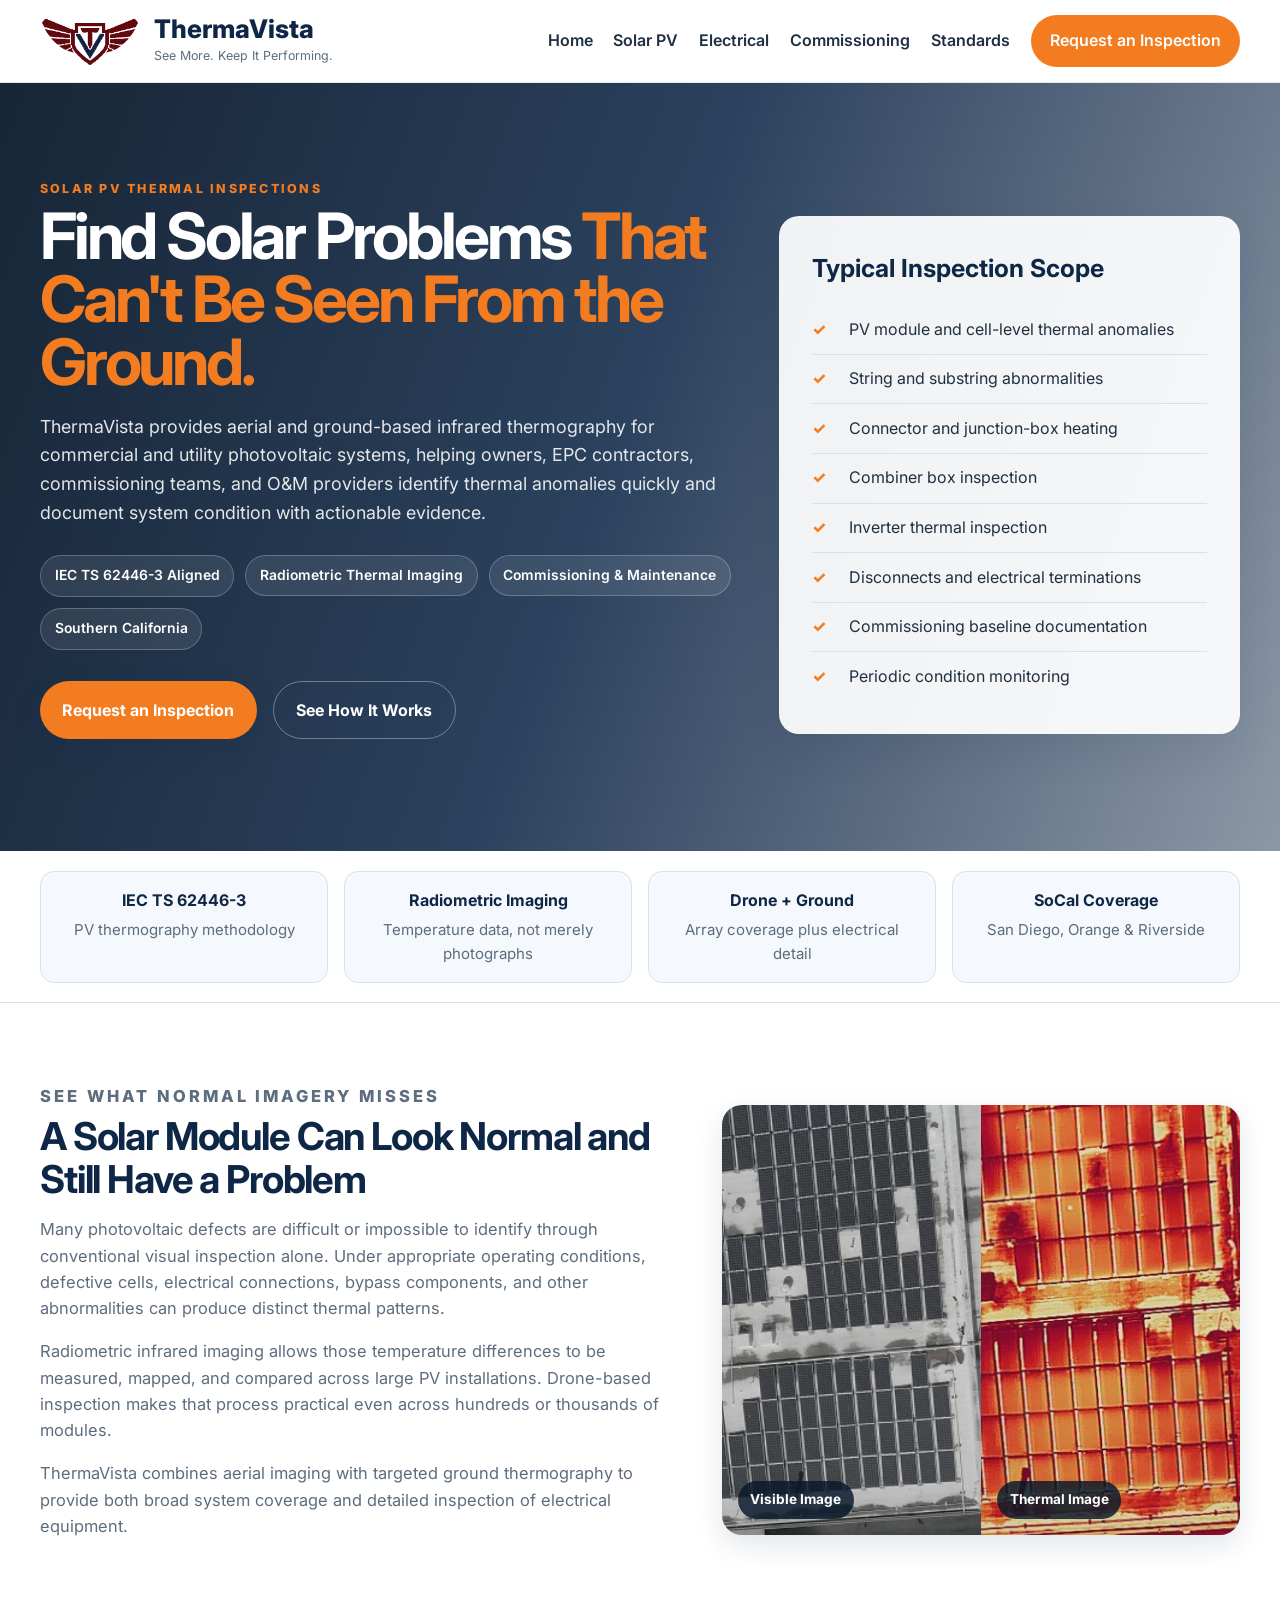
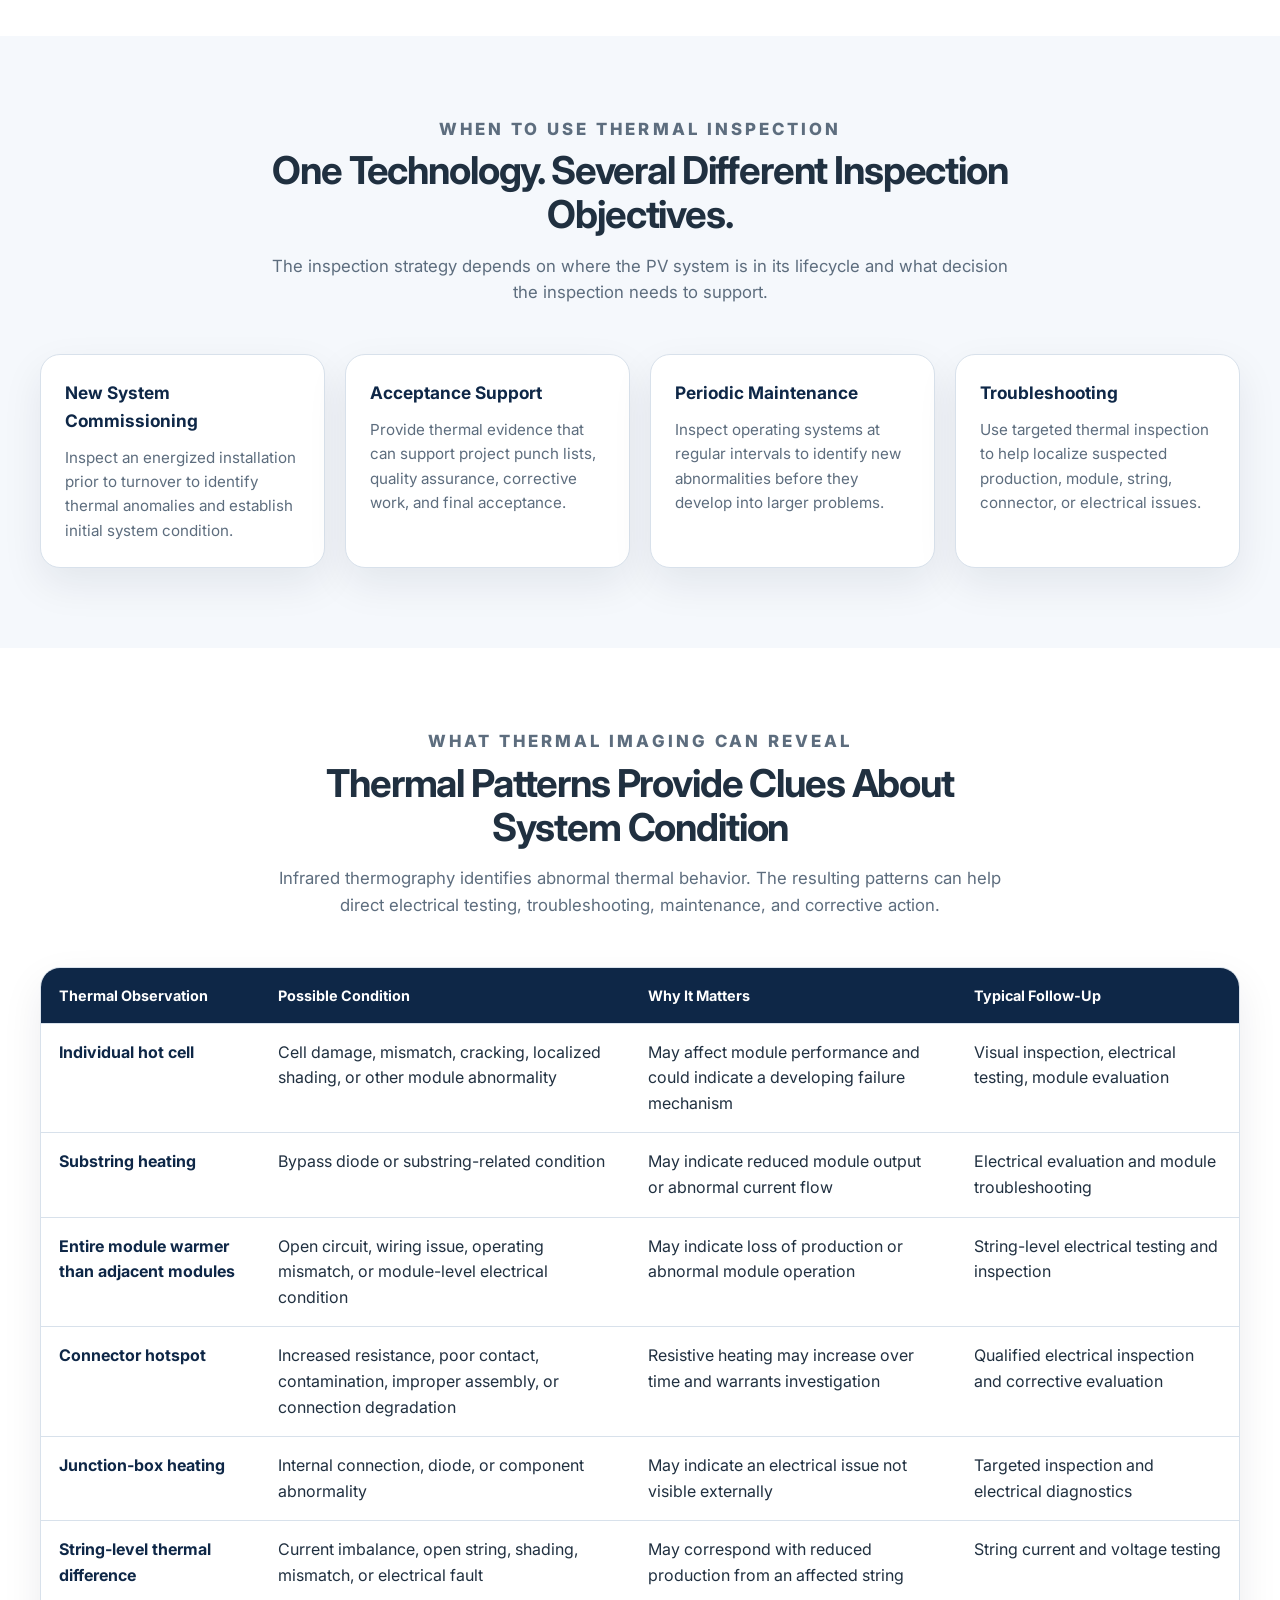
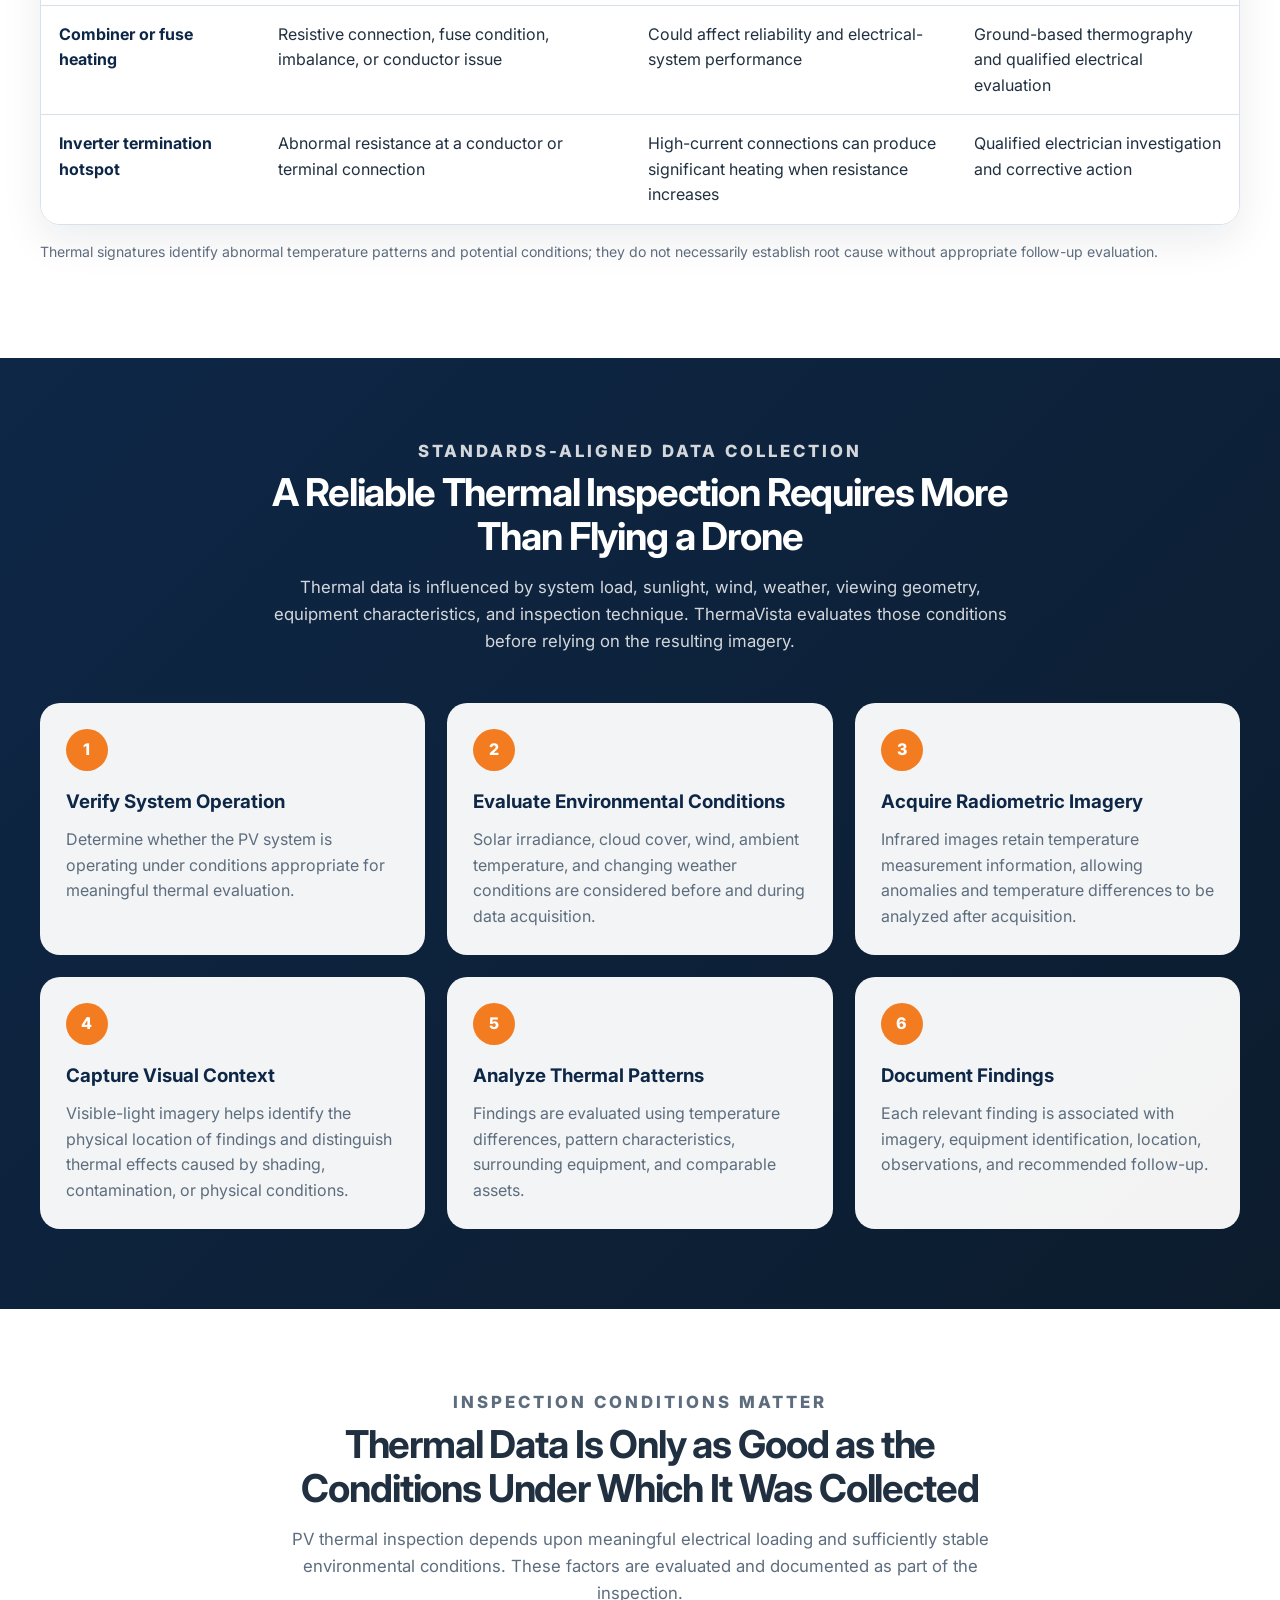
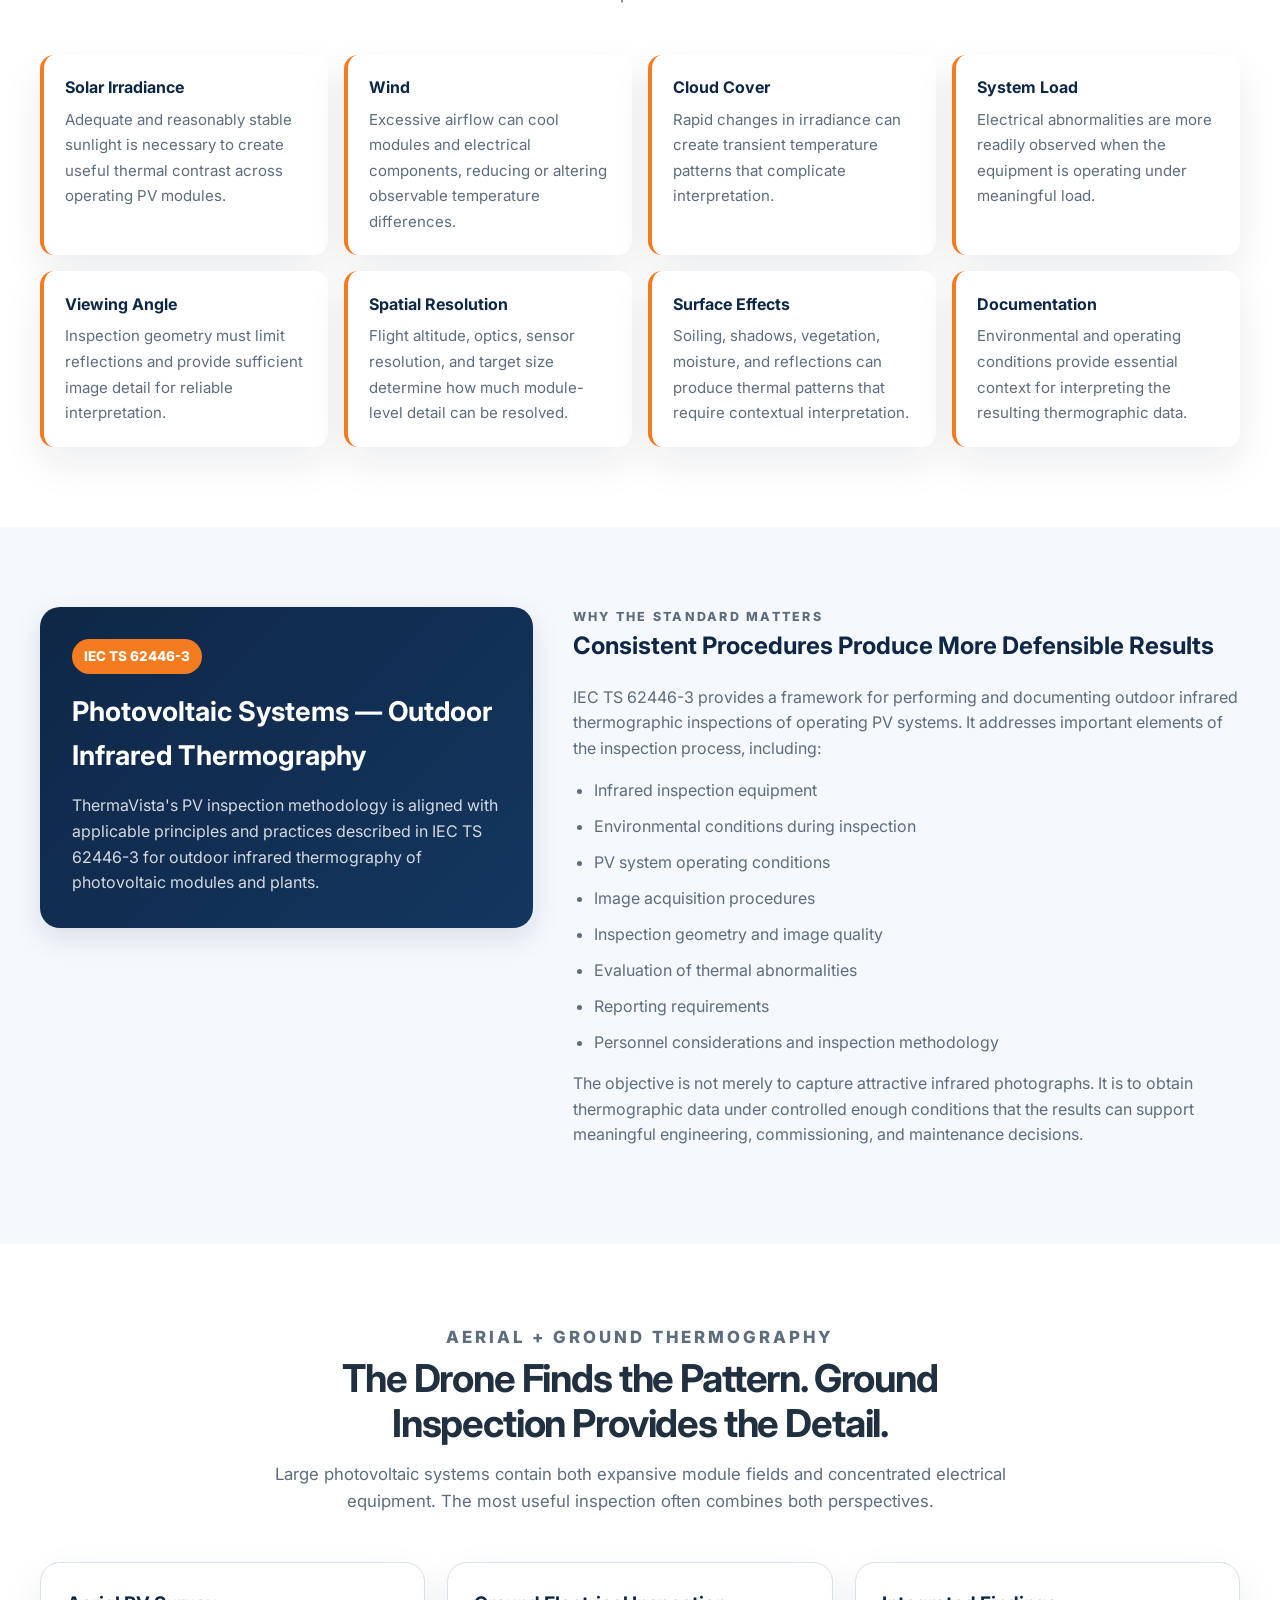
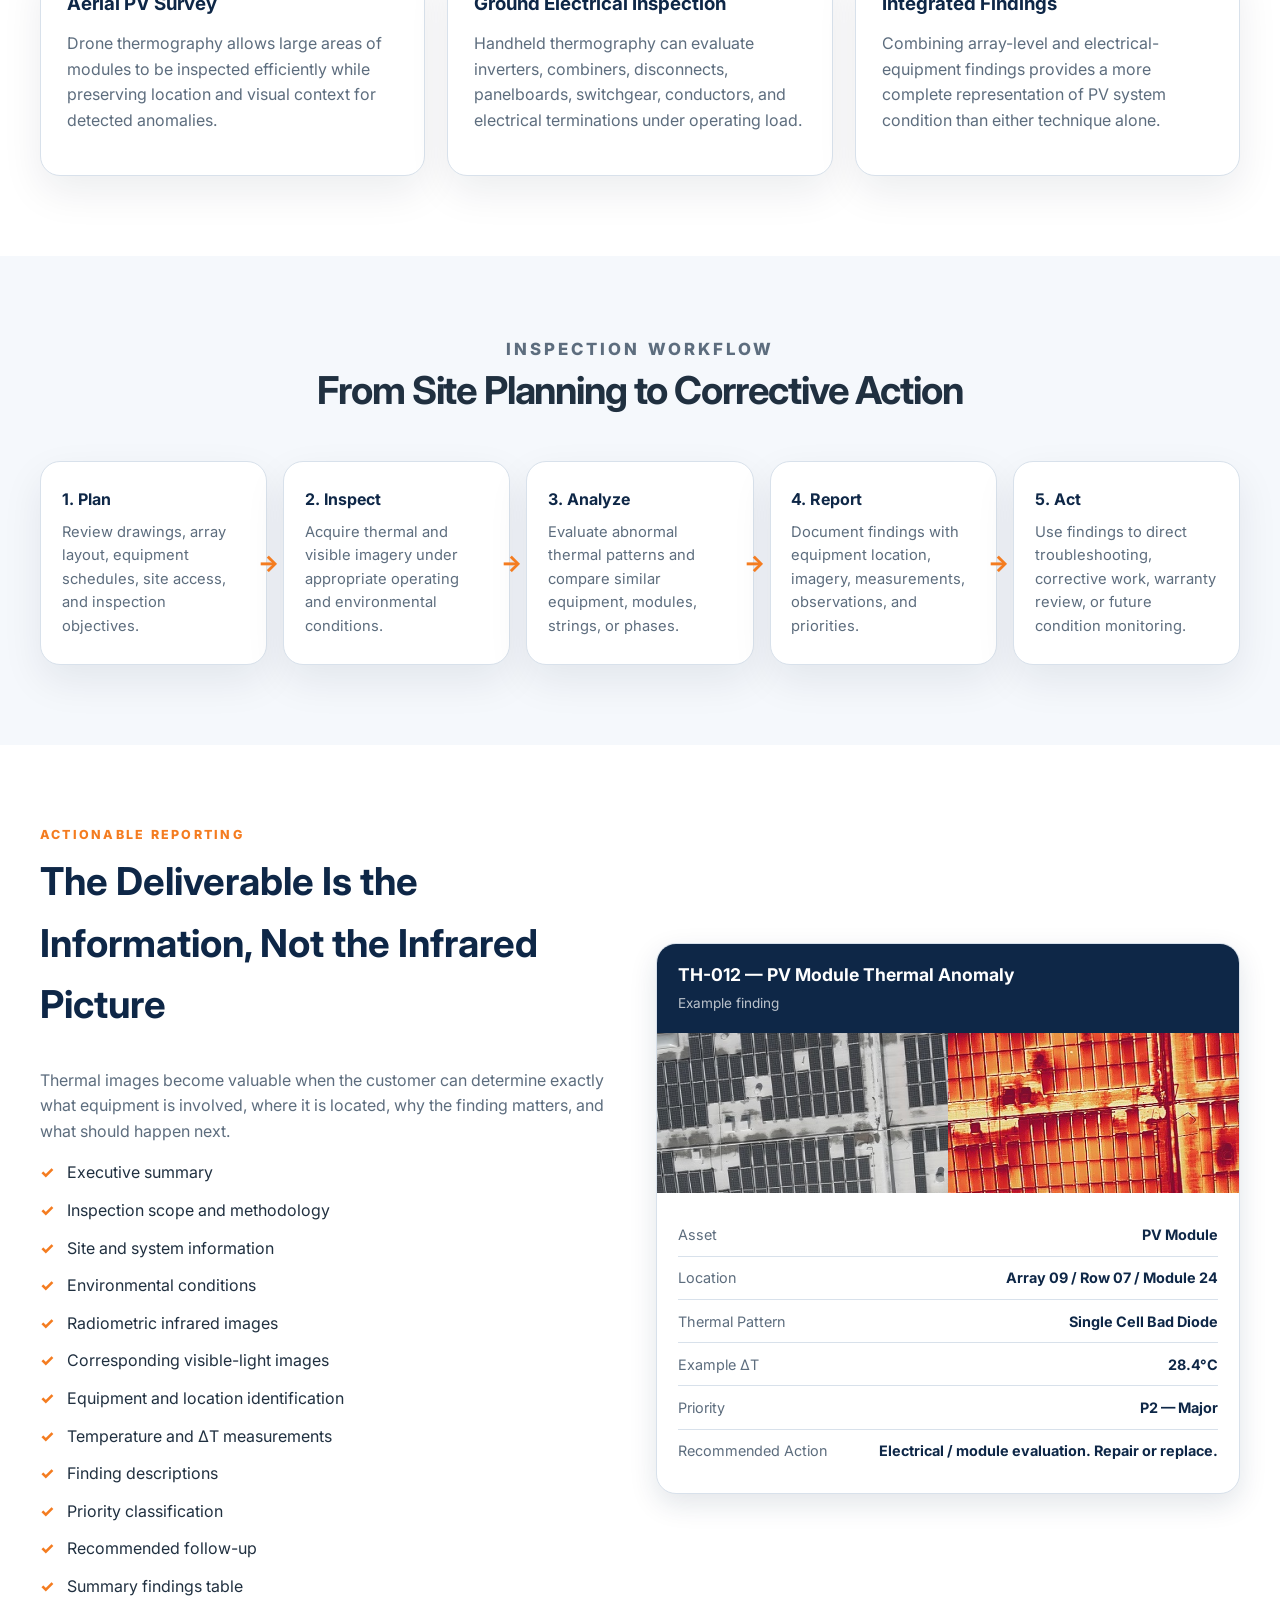
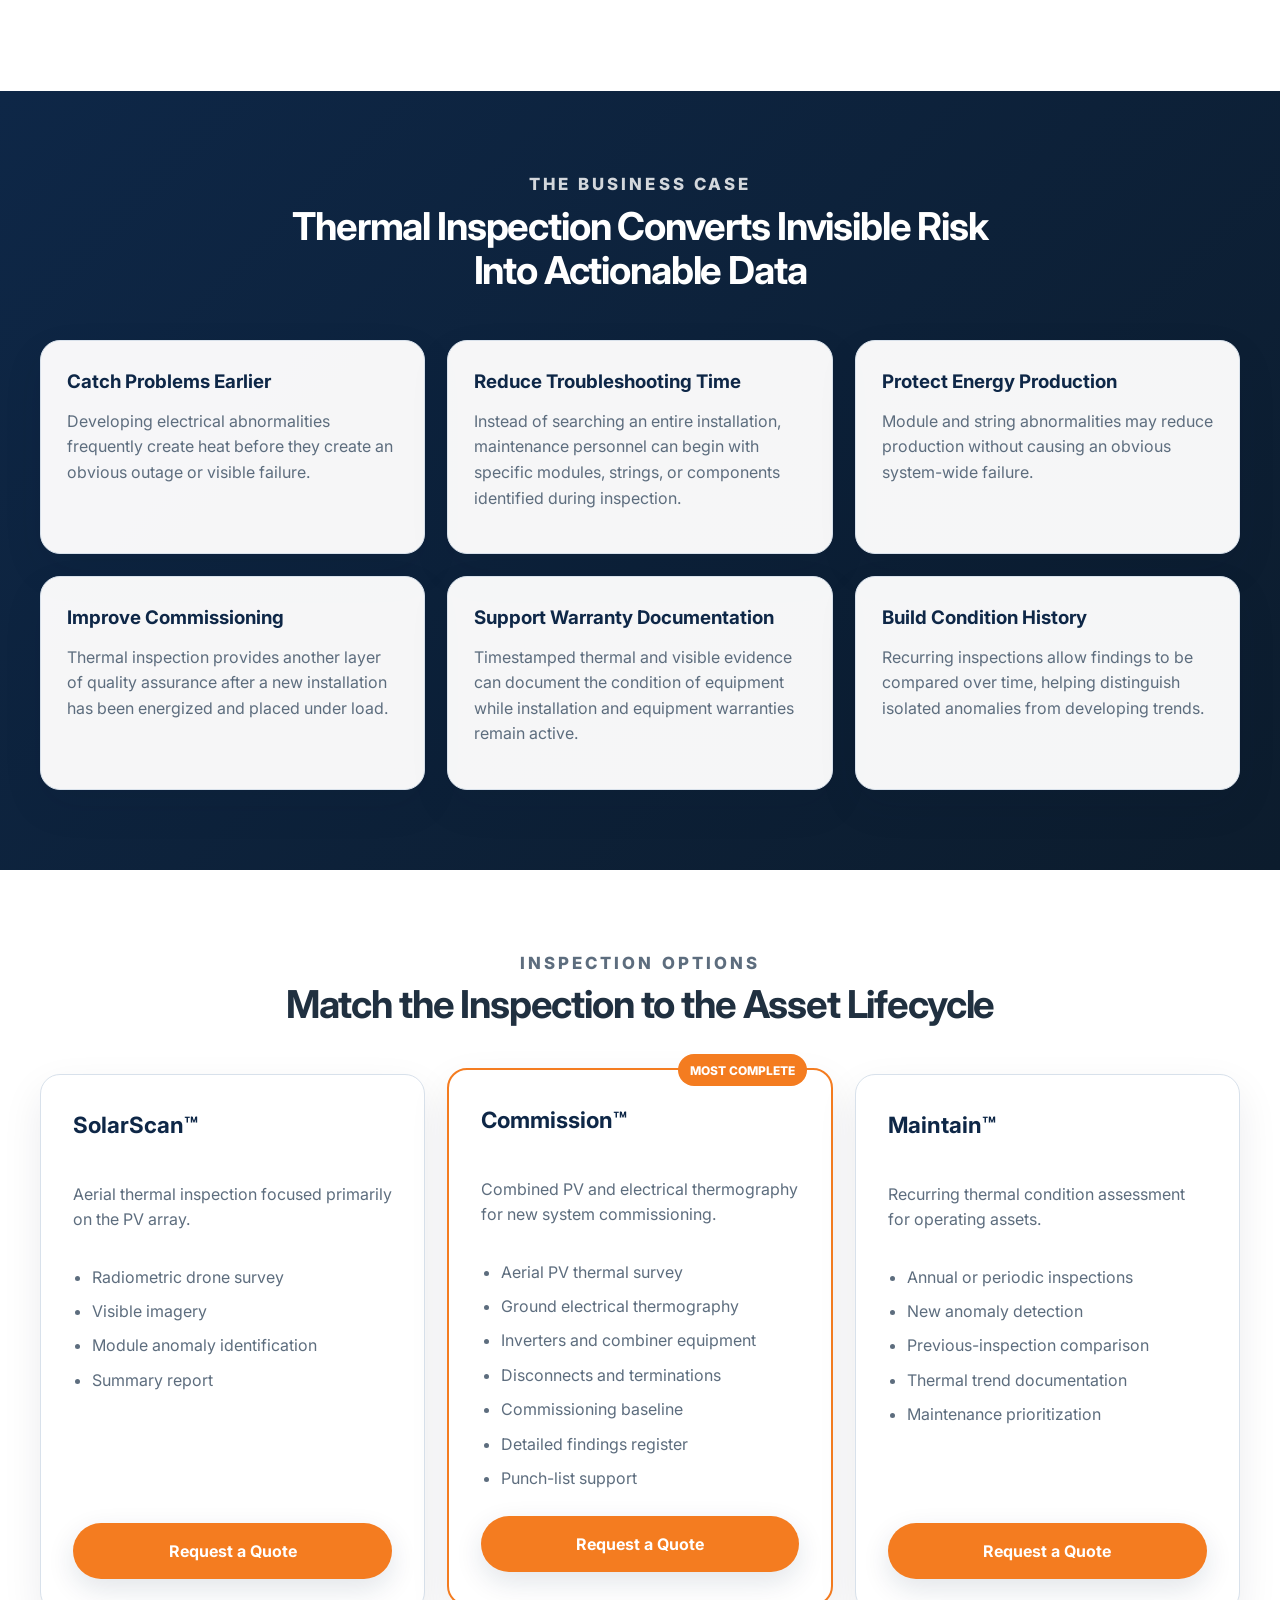
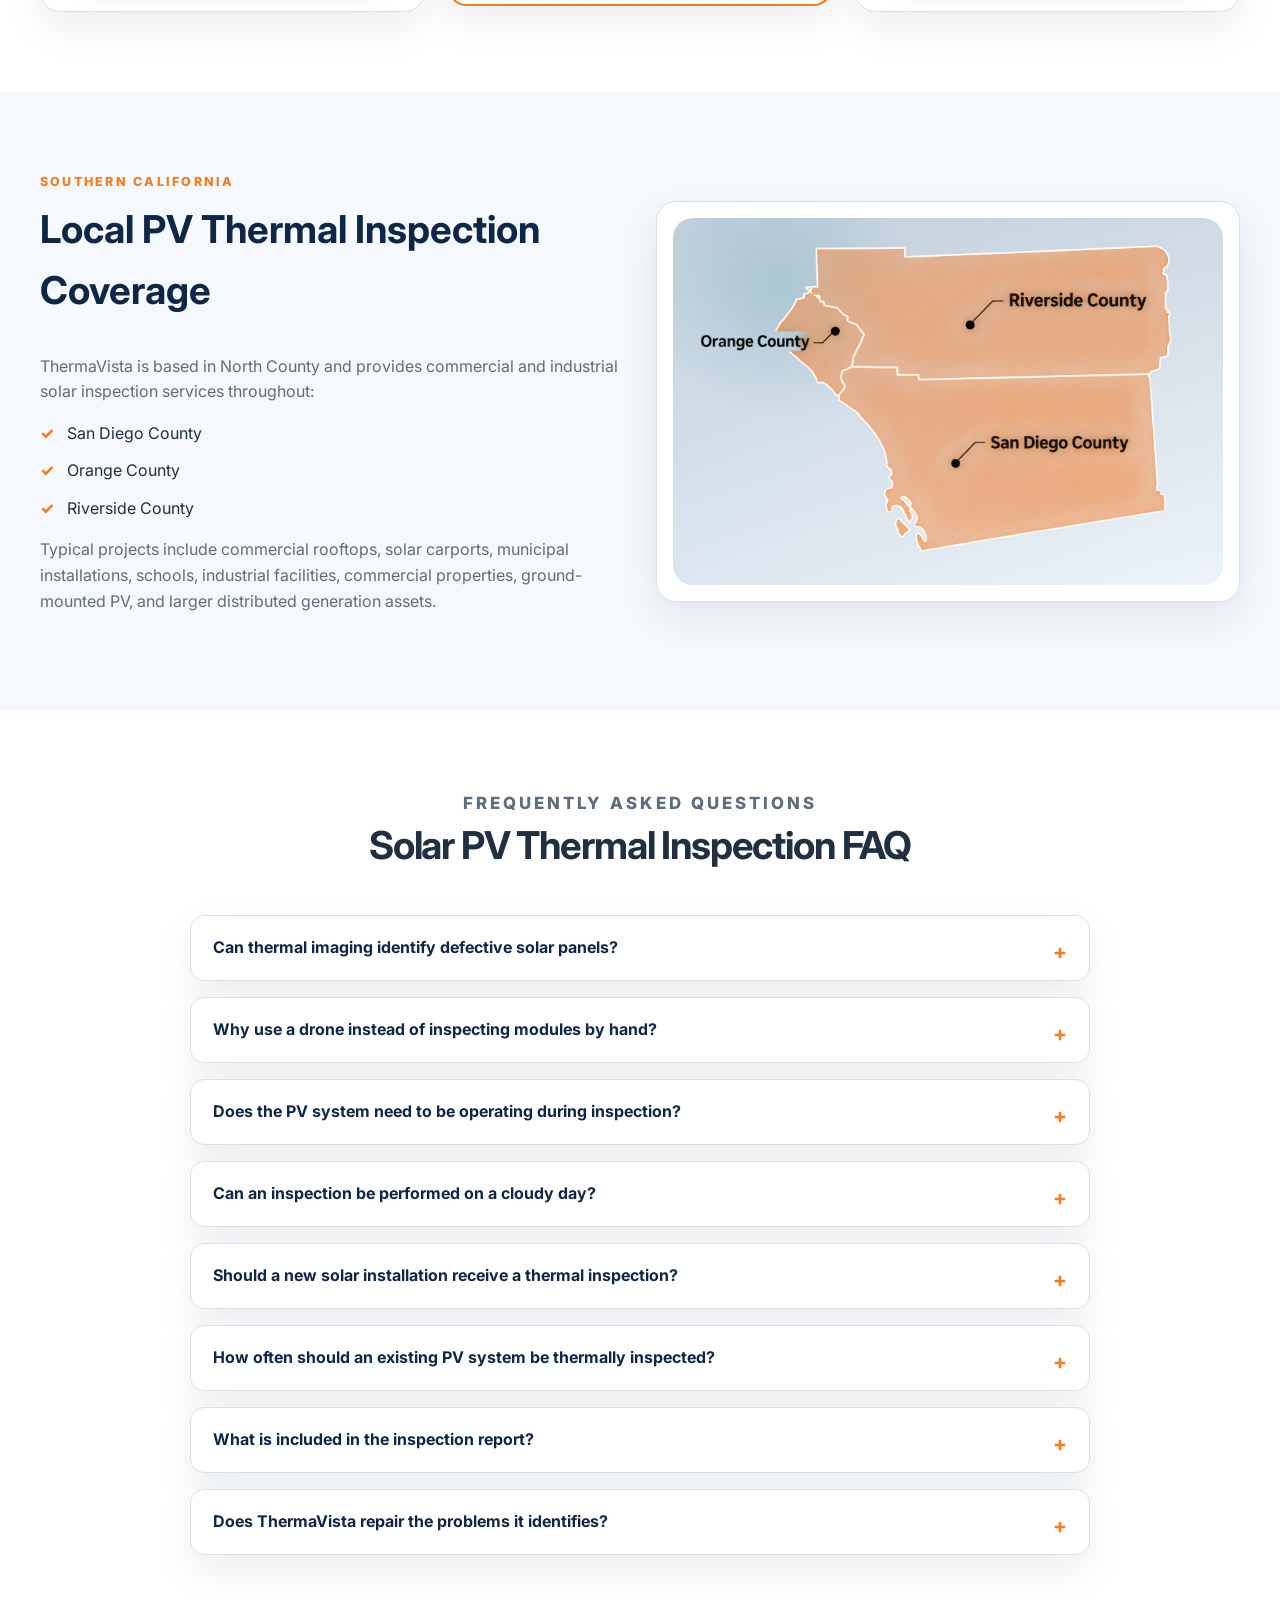
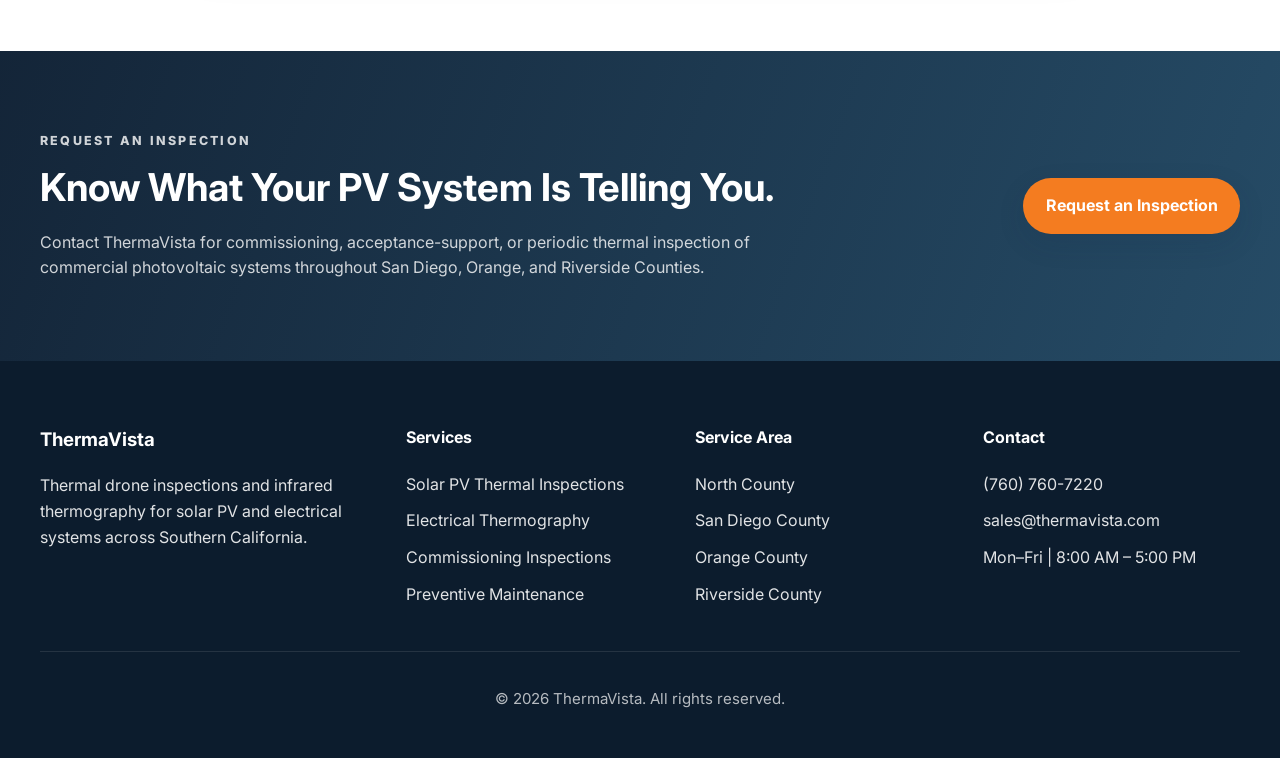
==== commit 451ad5ea: "Added missing landing pages." ====
--- a/solar-pv-thermal-inspections.html
+++ b/solar-pv-thermal-inspections.html
@@ -181,26 +181,7 @@
       min-height: 430px;
     }
 
-    .thermal-demo-visible {
-      background:
-        linear-gradient(rgba(0, 0, 0, 0.06), rgba(0, 0, 0, 0.08)),
-        url("https://images.unsplash.com/photo-1509391366360-2e959784a276?auto=format&fit=crop&w=1000&q=85")
-        center / cover no-repeat;
-    }
-
-    .thermal-demo-ir {
-      background:
-        radial-gradient(
-          circle at 67% 42%,
-          #fff668 0%,
-          #ffbb22 5%,
-          #ff6b00 13%,
-          #ff245c 24%,
-          #aa24ba 43%,
-          #4d278e 65%,
-          #17113c 100%
-        );
-    }
+
 
     .thermal-demo-label {
       position: absolute;
@@ -483,20 +464,14 @@
 
     .report-visible {
       background:
-        url("https://images.unsplash.com/photo-1509391366360-2e959784a276?auto=format&fit=crop&w=700&q=80")
+        url("./img/examples/el-super-MAX_1024.JPG")
         center / cover no-repeat;
     }
 
     .report-thermal {
       background:
-        radial-gradient(
-          circle at 60% 40%,
-          #fff765,
-          #ff851b 14%,
-          #e92a73 30%,
-          #752396 55%,
-          #26104f 100%
-        );
+        url("./img/examples/el-super-IRX_1024.jpg")
+        center / cover no-repeat;
     }
 
     .report-body {
@@ -793,7 +768,7 @@
         </li>
 
         <li>
-          <a href="#contact" class="btn btn-nav">
+          <a href="#contact" class="btn btn-nav contact-btn">
             Request an Inspection
           </a>
         </li>
@@ -860,7 +835,7 @@
 
         <div class="hero-actions">
 
-          <a href="#contact" class="btn btn-primary">
+          <a href="#contact" class="btn btn-primary contact-btn">
             Request an Inspection
           </a>
 
@@ -1036,13 +1011,13 @@
         aria-label="Example visible and thermal comparison"
       >
 
-        <div class="thermal-demo-panel thermal-demo-visible">
+        <div class="thermal-demo-panel visible-pv-image">
             <span class="thermal-demo-label">
               Visible Image
             </span>
         </div>
 
-        <div class="thermal-demo-panel thermal-demo-ir">
+        <div class="thermal-demo-panel thermal-pv-image">
             <span class="thermal-demo-label">
               Thermal Image
             </span>
@@ -2099,27 +2074,27 @@
 
           <div class="report-row">
             <span>Location</span>
-            <strong>Carport C / Row 04 / Module 17</strong>
+            <strong>Array 09 / Row 07 / Module 24</strong>
           </div>
 
           <div class="report-row">
             <span>Thermal Pattern</span>
-            <strong>Localized cell heating</strong>
+            <strong>Single Cell Bad Diode</strong>
           </div>
 
           <div class="report-row">
             <span>Example ΔT</span>
-            <strong>18.4°C</strong>
+            <strong>28.4°C</strong>
           </div>
 
           <div class="report-row">
             <span>Priority</span>
-            <strong>P2 — Investigate</strong>
+            <strong>P2 — Major</strong>
           </div>
 
           <div class="report-row">
             <span>Recommended Action</span>
-            <strong>Electrical / module evaluation</strong>
+            <strong>Electrical / module evaluation. Repair or replace.</strong>
           </div>
 
         </div>
@@ -2296,16 +2271,12 @@
             </li>
 
             <li>
-              Geolocated findings
-            </li>
-
-            <li>
               Summary report
             </li>
 
           </ul>
 
-          <a href="#contact" class="btn btn-primary">
+          <a href="#contact" class="btn btn-primary contact-btn">
             Request a Quote
           </a>
 
@@ -2358,7 +2329,7 @@
 
           </ul>
 
-          <a href="#contact" class="btn btn-primary">
+          <a href="#contact" class="btn btn-primary contact-btn">
             Request a Quote
           </a>
 
@@ -2399,7 +2370,7 @@
 
           </ul>
 
-          <a href="#contact" class="btn btn-primary">
+          <a href="#contact" class="btn btn-primary contact-btn">
             Request a Quote
           </a>
 
@@ -2471,23 +2442,9 @@
 
 
       <div class="map-card">
-
         <div class="map-placeholder">
-
-          <div class="map-region sd">
-            San Diego County
-          </div>
-
-          <div class="map-region oc">
-            Orange County
-          </div>
-
-          <div class="map-region rc">
-            Riverside County
-          </div>
-
+          <img src="./img/semi-transparent-map.png" alt="Southern California, San Diego County, Orange County, Riverside County"/>
         </div>
-
       </div>
 
     </div>
@@ -2724,16 +2681,58 @@
       </div>
 
 
-      <a
-        href="mailto:info@thermavista.com?subject=Solar%20PV%20Thermal%20Inspection%20Request"
-        class="btn btn-primary"
-      >
+      <a class="btn btn-primary contact-btn">
         Request an Inspection
       </a>
 
     </div>
 
   </section>
+
+  <!-- Popup Modal Overlay -->
+  <div id="contactModal" class="contact-modal" aria-hidden="true" role="dialog" aria-modal="true" aria-labelledby="contactModalTitle">
+    <div class="contact-modal__backdrop" data-close-modal></div>
+
+    <div class="contact-modal__dialog">
+      <button type="button" class="contact-modal__close" aria-label="Close contact form" data-close-modal>×</button>
+
+      <h2 id="contactModalTitle">Contact Us</h2>
+      <form id="contactForm">
+        <input type="hidden" name="access_key" value="d277d345-957e-4268-8b7b-366514b97cec"/>
+        <input type="hidden" name="subject" value="New ThermaVista Website Contact"/>
+        <input type="hidden" name="from_name" value="ThermaVista Website"/>
+
+
+        <div class="contact-honeypot" aria-hidden="true">
+          <label for="website">Website</label>
+          <input id="website" name="botcheck" type="text" tabindex="-1" autocomplete="off"/>
+        </div>
+        <div>
+          <label for="contactName">Name</label>
+          <input id="contactName" name="name" type="text" required/>
+        </div>
+
+        <div>
+          <label for="contactEmail">Email</label>
+          <input id="contactEmail" name="email" type="email" required/>
+        </div>
+
+        <div>
+          <label for="contactPhone">Phone</label>
+          <input id="contactPhone" name="phone" type="tel"/>
+        </div>
+
+        <div>
+          <label for="contactMessage">Message</label>
+          <textarea id="contactMessage" name="message" rows="5" required ></textarea>
+        </div>
+
+        <div id="contactStatus" aria-live="polite"></div>
+
+        <button id="contactSubmitButton" type="submit">Submit</button>
+      </form>
+    </div>
+  </div>
 
 </main>
 
@@ -2744,129 +2743,51 @@
      ========================================================= -->
 
 <footer class="site-footer">
-
   <div class="container footer-grid">
-
     <div>
-
-      <h3>
-        ThermaVista
-      </h3>
-
+      <h3>ThermaVista</h3>
       <p>
         Thermal drone inspections and infrared thermography for solar PV and
-        electrical systems throughout Southern California.
+        electrical systems across Southern California.
       </p>
-
     </div>
 
-
     <div>
-
-      <h4>
-        Services
-      </h4>
-
+      <h4>Services</h4>
       <ul class="footer-links">
-
-        <li>
-          <a href="solar-pv-thermal-inspections.html">
-            Solar PV Thermal Inspections
-          </a>
-        </li>
-
-        <li>
-          <a href="electrical-thermography.html">
-            Electrical Thermography
-          </a>
-        </li>
-
-        <li>
-          <a href="commissioning-inspections.html">
-            Commissioning Inspections
-          </a>
-        </li>
-
-        <li>
-          <a href="preventive-maintenance.html">
-            Preventive Maintenance
-          </a>
-        </li>
-
+        <li><a href="./solar-pv-thermal-inspections.html">Solar PV Thermal Inspections</a></li>
+        <li><a href="./electrical-thermography.html">Electrical Thermography</a></li>
+        <li><a href="./commissioning-inspections.html">Commissioning Inspections</a></li>
+        <li><a href="./preventive-maintenance.html">Preventive Maintenance</a></li>
       </ul>
-
     </div>
 
-
     <div>
-
-      <h4>
-        Service Area
-      </h4>
-
+      <h4>Service Area</h4>
       <ul class="footer-links">
-
-        <li>
-          North County
-        </li>
-
-        <li>
-          San Diego County
-        </li>
-
-        <li>
-          Orange County
-        </li>
-
-        <li>
-          Riverside County
-        </li>
-
+        <li>North County</li>
+        <li>San Diego County</li>
+        <li>Orange County</li>
+        <li>Riverside County</li>
       </ul>
-
     </div>
 
-
     <div>
-
-      <h4>
-        Contact
-      </h4>
-
+      <h4>Contact</h4>
       <ul class="footer-links">
-
-        <li>
-          <a href="tel:+10000000000">
-            (000) 000-0000
-          </a>
-        </li>
-
-        <li>
-          <a href="mailto:info@thermavista.com">
-            info@thermavista.com
-          </a>
-        </li>
-
-        <li>
-          Monday–Friday
-        </li>
-
+        <li><a href="tel:+17607607220">(760) 760-7220</a></li>
+        <li><a href="mailto:sales@thermavista.com">sales@thermavista.com</a></li>
+        <li>Mon–Fri | 8:00 AM – 5:00 PM</li>
       </ul>
-
     </div>
-
   </div>
 
-
   <div class="container footer-bottom">
-
-    <p>
-      © 2026 ThermaVista. All rights reserved.
-    </p>
-
+    <p>© 2026 ThermaVista. All rights reserved.</p>
   </div>
-
 </footer>
+
+<script src="./js/app.js"></script>
 
 </body>
 </html>
--- a/css/styles.css
+++ b/css/styles.css
@@ -429,6 +429,8 @@
   color: var(--color-text-soft);
 }
 
+
+
 .card-icon {
   width: 56px;
   height: 56px;
@@ -456,16 +458,16 @@
   box-shadow: var(--shadow-soft);
 }
 
-.visible-image {
+.visible-pv-image {
   background:
     linear-gradient(rgba(0, 0, 0, 0.08), rgba(0, 0, 0, 0.1)),
-    url("https://images.unsplash.com/photo-1509391366360-2e959784a276?auto=format&fit=crop&w=1200&q=80") center/cover no-repeat;
-}
-
-.thermal-image {
+    url("../img/examples/el-super-MAX_1024.JPG") center/cover no-repeat;
+}
+
+.thermal-pv-image {
   background:
-    linear-gradient(135deg, rgba(255, 0, 102, 0.15), rgba(255, 204, 0, 0.18)),
-    radial-gradient(circle at 60% 50%, #ffd54a 0%, #ff7a00 12%, #ff2f6d 26%, #742dd2 52%, #2a0f5f 100%);
+    linear-gradient(rgba(0, 0, 0, 0.08), rgba(0, 0, 0, 0.1)),
+    url("../img/examples/el-super-IRX_1024.jpg") center/cover no-repeat;
 }
 
 .image-label {
@@ -613,7 +615,7 @@
   overflow: hidden;
 }
 
-.map-placeholder::before {
+.map-placeholder_bak::before {
   content: "";
   position: absolute;
   inset: 12% 18% 14% 20%;
